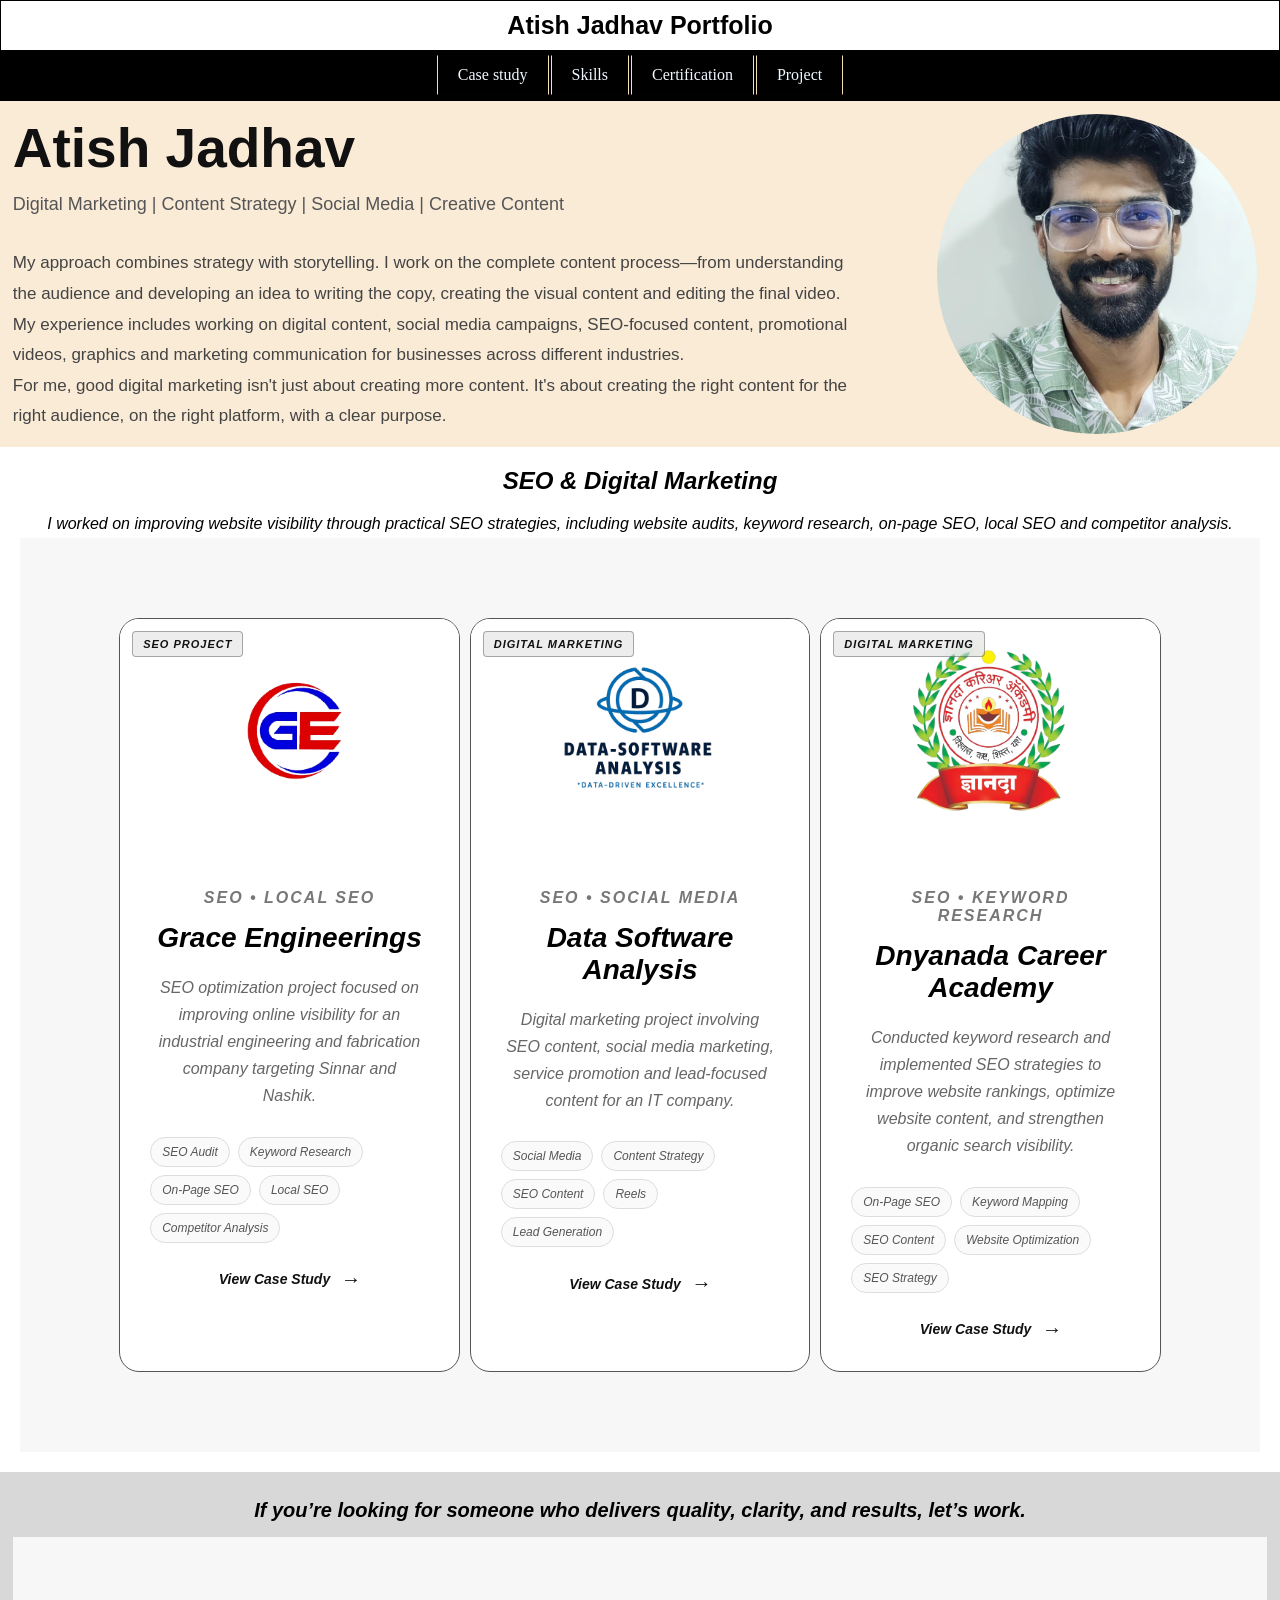
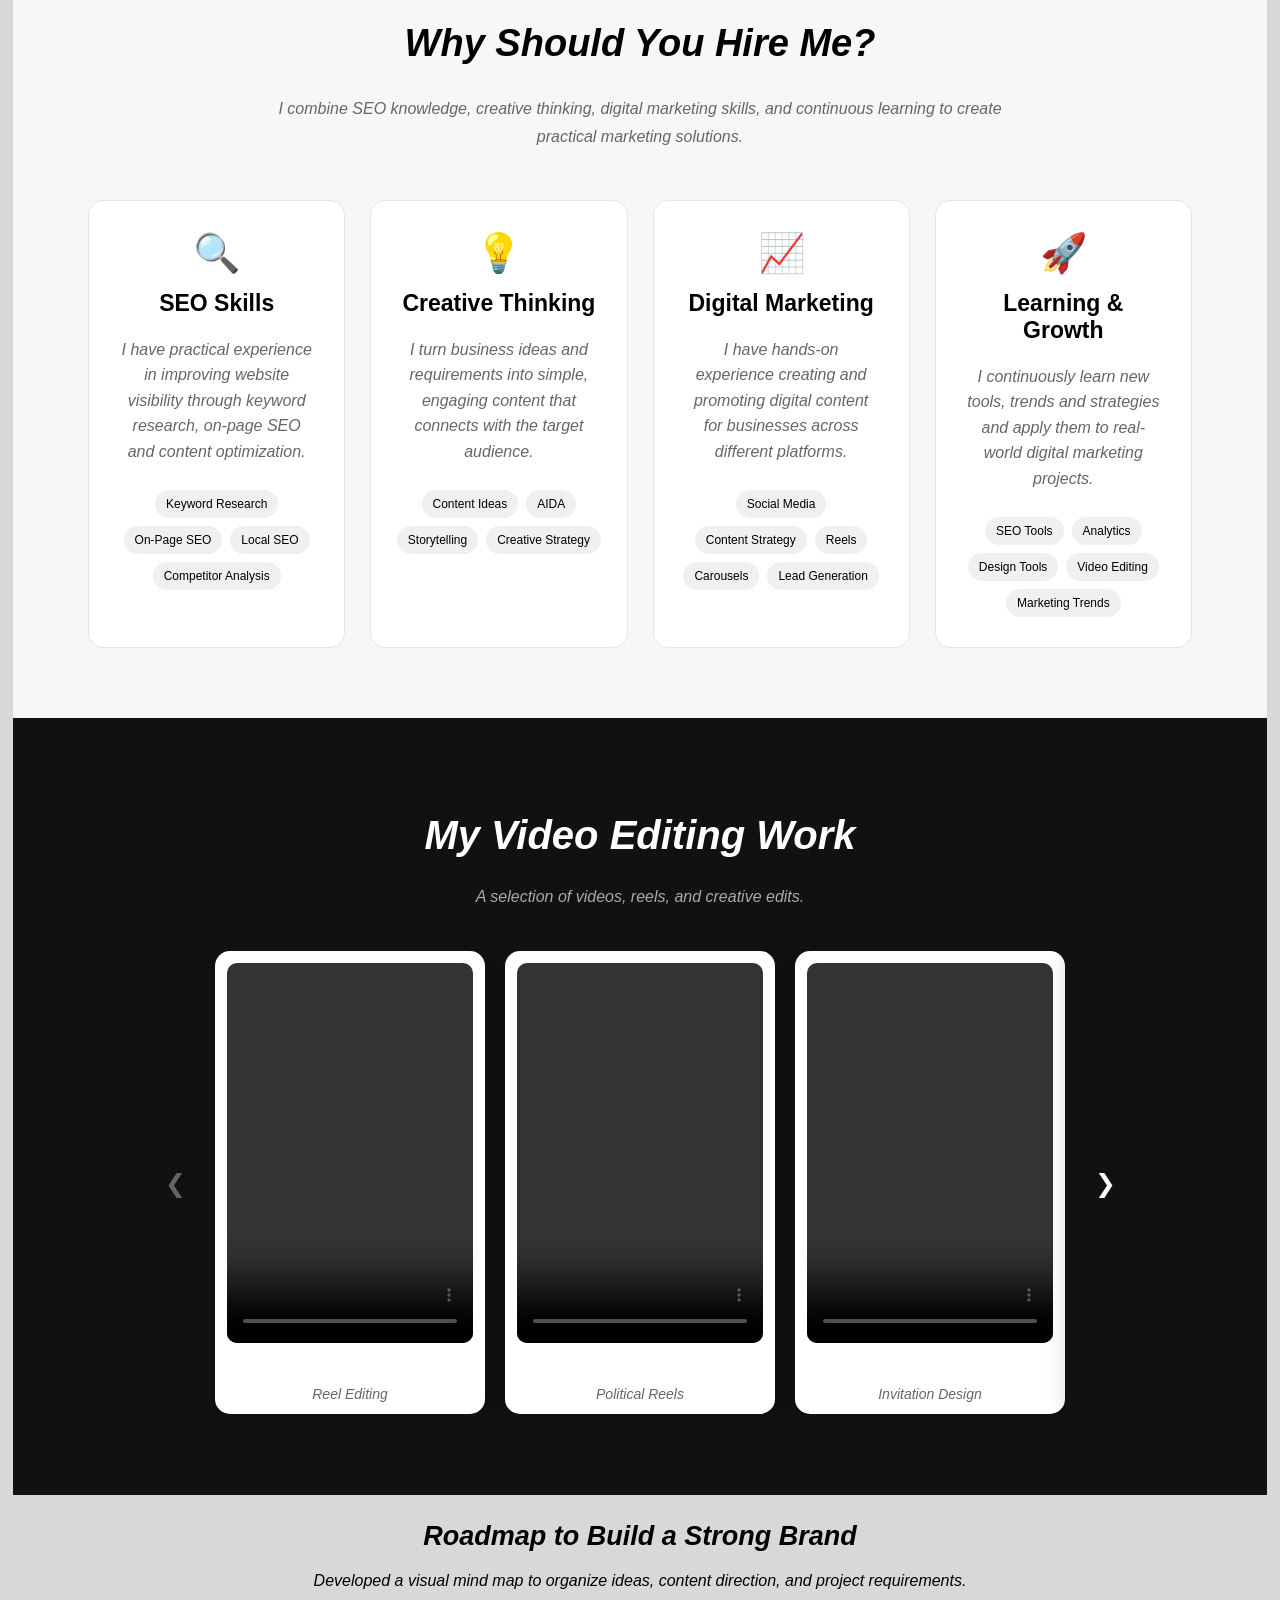
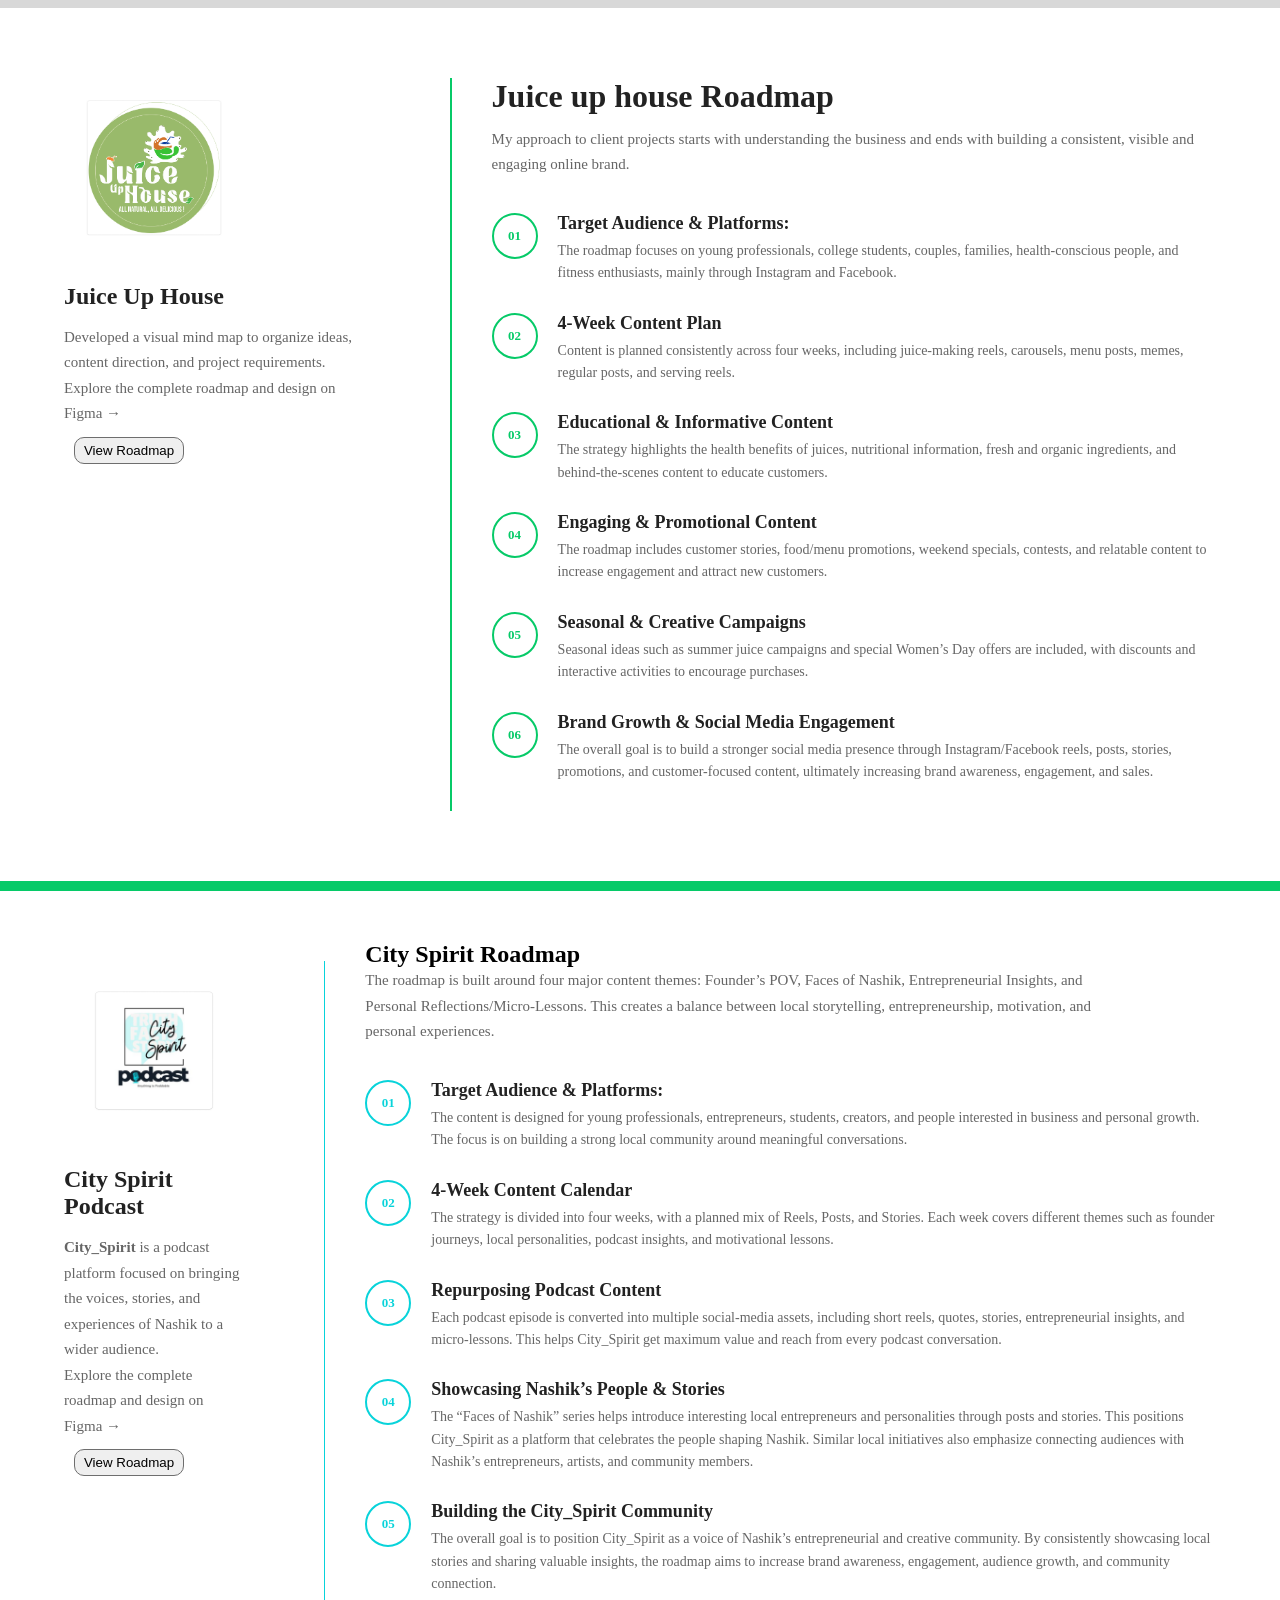
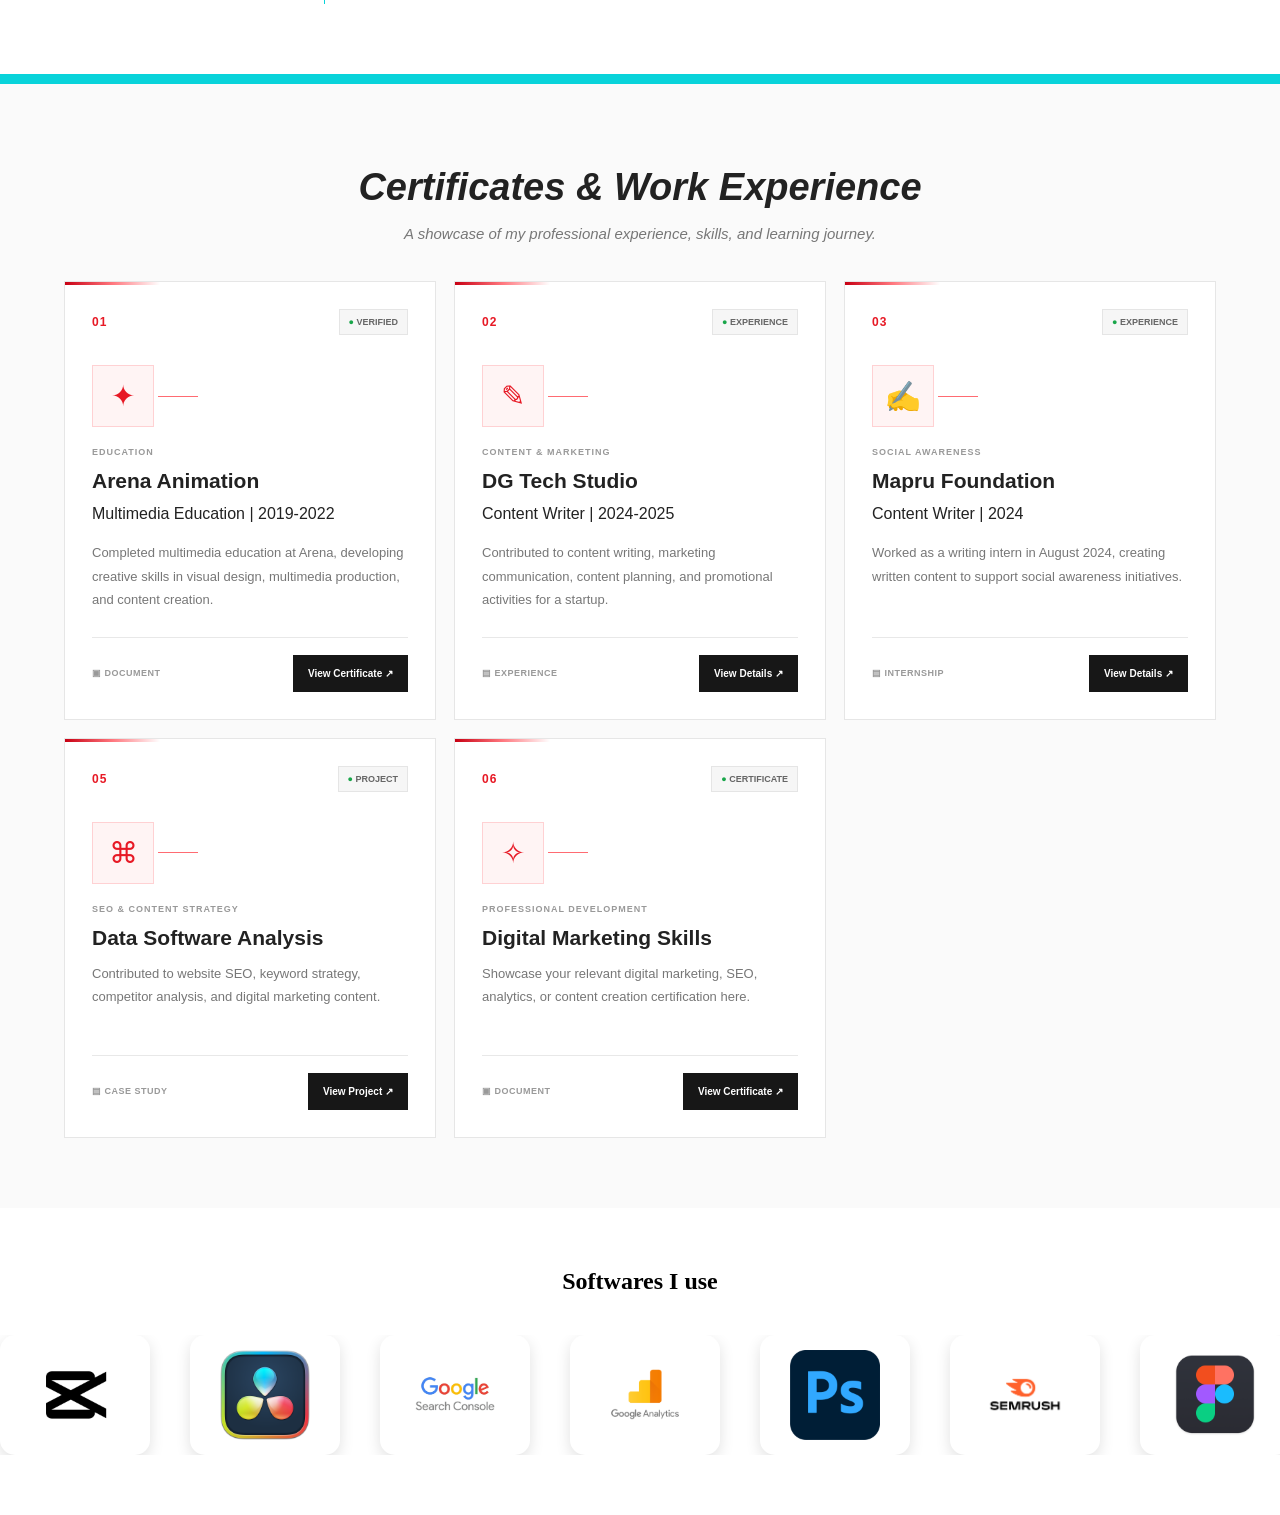
==== Index.html @ 7408c61d "Initial portfolio commit" ====
<!DOCTYPE html>
<html lang="en">
    <head>
        <meta charset="UTF-8">
        <meta name="viewport" content="width=device-width, initial-scale=1.0">
        <title>Atish Jadhav Portfolio</title>
        <meta name="description"
            content="Explore the portfolio of a Digital Marketing and SEO professional skilled in SEO, 
            social media marketing, keyword research, website optimization, and digital marketing strategies.">

        <meta name="Keyword" content="digital marketing professional Nashik
         SEO specialist Nashik
         SEO expert Nashik
         digital marketing portfolio Nashik
         SEO portfolio Nashik
         digital marketing services Nashik
         SEO services Nashik
         digital marketing jobs Nashik
         SEO internship Nashik
         digital marketing internship Nashik">

        <link rel="stylesheet" href="Style.css">

    </head>
    <body>
        <header>
            <div class="contaner">
                <h3>Atish Jadhav Portfolio</h3>
                <nav class="Navbar">
                    <ul>
                        <li> <a href="#Case"> Case study </a></li>
                        <li> <a href="#skills">Skills</a></li>
                        <li> <a href="#Certificate"> Certification </a></li>
                        <li> <a href="#Roadmap"> Project </a></li>
                    </ul>
                </nav>
            </div>
        </header>
        <section class="first-section">
            <div class="box-main">
                <div class="firsthalf">
                    <div class="hero-heading">
                        <h1>Atish Jadhav</h1>
                        <p>Digital Marketing | Content Strategy | Social Media |
                            Creative Content</p>
                    </div>
                    <p class="small-text"> My approach combines strategy with
                        storytelling. I work on the complete content
                        process—from understanding the audience and developing
                        an idea to writing the copy, creating the visual content
                        and editing the final video. <br>

                        My experience includes working on digital content,
                        social media campaigns, SEO-focused content, promotional
                        videos, graphics and marketing communication for
                        businesses across different industries. <br>

                        For me, good digital marketing isn't just about creating
                        more content. It's about creating the right content for
                        the right audience, on the right platform, with a clear
                        purpose. </p>
                </div>
                <div class="secondhalf">
                    <img src="./Assets/Img/me.jpg"
                        alt="Profile picture">
                </div>
            </div>
        </section>

        <!-- Grace and Data software cards -->

        <section class="digital_marketing">
            <h2>
                SEO & Digital Marketing
            </h2>
            <p class="work-intro">
                I worked on improving website visibility through practical SEO
                strategies, including website audits, keyword research, on-page
                SEO, local SEO and competitor analysis.
            </p>

            <section class="projects-section" id="Case">

                <div class="project-container">

                    <!-- Grace Engineerings -->
                    <div class="project-card">

                        <div class="project-image grace-image"
                            style="width: 100%; height: 220px; background: #ffffff; position: relative; display: flex; align-items: center; justify-content: center; overflow: hidden;">

                            <span
                                style="position: absolute; top: 12px; left: 12px; z-index: 2; background: rgba(133, 132, 132, 0.15); color: rgb(17, 17, 17); padding: 6px 10px; font-size: 11px; font-weight: 600; letter-spacing: 1px; border-radius: 4px;">
                                SEO PROJECT
                            </span>

                            <img src="./Assets/Img/logo.webp"
                                alt="Grace Engineerings SEO Project"
                                style="width: 100%; max-width: 350px; height: 220px; object-fit: contain; display: block; margin: 0 auto; padding: 15px; box-sizing: border-box; position: relative; z-index: 1;">

                        </div>

                        <div class="project-content">

                            <p class="project-category">SEO • LOCAL SEO</p>

                            <h3>Grace Engineerings</h3>

                            <p class="project-description">
                                SEO optimization project focused on improving
                                online
                                visibility for an industrial engineering and
                                fabrication
                                company targeting Sinnar and Nashik.
                            </p>

                            <div class="project-skills">
                                <span>SEO Audit</span>
                                <span>Keyword Research</span>
                                <span>On-Page SEO</span>
                                <span>Local SEO</span>
                                <span>Competitor Analysis</span>
                            </div>

                            <a href="Graceengineering.html"
                                target="_blank"
                                class="project-btn">
                                View Case Study <span>→</span>
                            </a>

                        </div>

                    </div>

                    <!-- Data Software Analysis -->
                    <div class="project-card">

                        <div class="project-image data-image"
                            style="width: 100%; height: 220px; background: #ffffff; position: relative; display: flex; align-items: center; justify-content: center; overflow: hidden;">

                            <span
                                style="position: absolute; top: 12px; left: 12px; z-index: 2; background: rgba(133, 132, 132, 0.15); color: rgb(17, 17, 17); padding: 6px 10px; font-size: 11px; font-weight: 600; letter-spacing: 1px; border-radius: 4px;">
                                DIGITAL MARKETING
                            </span>

                            <img src="./Assets/Img/DSA logo.png"
                                alt="Data Software Analysis Logo"
                                style="width: 100%; max-width: 350px; height: 220px; object-fit: contain; display: block; margin: 0 auto; padding: 15px; box-sizing: border-box; position: relative; z-index: 1;">

                        </div>

                        <div class="project-content">

                            <p class="project-category">SEO • SOCIAL MEDIA</p>

                            <h3>Data Software Analysis</h3>

                            <p class="project-description">
                                Digital marketing project involving SEO content,
                                social media marketing, service promotion and
                                lead-focused content for an IT company.
                            </p>

                            <div class="project-skills">
                                <span>Social Media</span>
                                <span>Content Strategy</span>
                                <span>SEO Content</span>
                                <span>Reels</span>
                                <span>Lead Generation</span>
                            </div>

                            <a href="DataSoftwareAnalysis.html"
                                target="_blank"
                                class="project-btn">
                                View Case Study <span>→</span>
                            </a>

                        </div>

                    </div>

                    <!-- Dnyanada Career Academy -->
                    <div class="project-card">

                        <div class="project-image data-image"
                            style="width: 100%; height: 220px; background: #ffffff; position: relative; display: flex; align-items: center; justify-content: center; overflow: hidden;">

                            <span
                                style="position: absolute; top: 12px; left: 12px; z-index: 2; background: rgba(133, 132, 132, 0.15); color: rgb(17, 17, 17); padding: 6px 10px; font-size: 11px; font-weight: 600; letter-spacing: 1px; border-radius: 4px;">
                                DIGITAL MARKETING
                            </span>

                            <img src="./Assets/Img/Dnyanda career.png"
                                alt="Dnyanada Career Academy SEO Project"
                                style="width: 100%; max-width: 350px; height: 220px; object-fit: contain; display: block; margin: 0 auto; padding: 15px; box-sizing: border-box; position: relative; z-index: 1;">

                        </div>

                        <div class="project-content">

                            <p class="project-category">SEO • KEYWORD
                                RESEARCH</p>

                            <h3>Dnyanada Career Academy</h3>

                            <p class="project-description">
                                Conducted keyword research and implemented SEO
                                strategies
                                to improve website rankings, optimize website
                                content,
                                and strengthen organic search visibility.
                            </p>

                            <div class="project-skills">
                                <span>On-Page SEO</span>
                                <span>Keyword Mapping</span>
                                <span>SEO Content</span>
                                <span>Website Optimization</span>
                                <span>SEO Strategy</span>
                            </div>

                            <a href="Dnyandacareer.html"
                                target="_blank"
                                class="project-btn">
                                View Case Study <span>→</span>
                            </a>

                        </div>

                    </div>

                </div>

            </section>

        </section>

        <section class="work-sections">
            <h2>
                If you’re looking for someone who delivers quality, clarity, and
                results, let’s work.

            </h2>
            <!-- <p class="work-intro">
                I bring a combination of SEO, digital marketing, content
                creation and creative skills with practical project experience.
            </p> -->

            <section class="why-hire" id="skills">
                <div class="why-hire-header">
                    <h2>Why Should You Hire Me?</h2>
                    <p> I combine SEO knowledge,
                        creative thinking, digital marketing skills, and
                        continuous learning to create practical marketing
                        solutions. </p>
                </div>
                <div class="why-hire-container">
                    <!-- Card 1 -->
                    <div class="hire-card">
                        <div class="hire-icon">🔍</div>
                        <h3>SEO Skills</h3>
                        <p> I have practical experience in improving website
                            visibility through keyword research, on-page SEO and
                            content optimization. </p>
                        <div class="skills">
                            <span>Keyword Research</span>
                            <span>On-Page SEO</span>
                            <span>Local SEO</span>
                            <span>Competitor Analysis</span>
                        </div>
                    </div>
                    <!-- Card 2 --> <div class="hire-card">
                        <div class="hire-icon">💡</div>
                        <h3>Creative Thinking</h3>
                        <p> I turn business ideas and requirements into simple,
                            engaging content that
                            connects with the target audience. </p>
                        <div
                            class="skills">
                            <span>Content Ideas</span>
                            <span>AIDA</span> <span>Storytelling </span>
                            <span>Creative Strategy</span> </div> </div>
                    <!-- Card 3 --> <div class="hire-card"> <div
                            class="hire-icon">📈</div> <h3>Digital
                            Marketing</h3> <p> I have hands-on experience
                            creating and promoting digital content for
                            businesses across different platforms. </p> <div
                            class="skills"> <span>Social Media</span>
                            <span>Content Strategy</span> <span>Reels</span>
                            <span>Carousels</span> <span>Lead Generation</span>
                        </div> </div> <!-- Card 4 --> <div class="hire-card">
                        <div class="hire-icon">🚀</div> <h3>Learning &
                            Growth</h3> <p> I continuously learn new tools,
                            trends and strategies and apply them to real-world
                            digital marketing projects. </p> <div
                            class="skills"> <span>SEO Tools</span>
                            <span>Analytics</span> <span>Design Tools</span>
                            <span>Video Editing</span> <span>Marketing
                                Trends</span> </div> </div> </div> </section>

            <section class="video-portfolio">
                <h2>My Video Editing Work</h2>
                <p class="section-subtitle">
                    A selection of videos, reels, and creative edits.
                </p>

                <!-- For VIdeo  -->
                <!-- =========================
     VIDEO CAROUSEL
========================= -->

                <div class="atish-video-carousel">

                    <!-- LEFT ARROW -->
                    <button
                        type="button"
                        class="atish-video-arrow atish-video-left"
                        onclick="atishVideoSlide(-1)">
                        &#10094;
                    </button>

                    <!-- VIEW AREA -->
                    <div class="atish-video-viewport">

                        <!-- MOVING AREA -->
                        <div class="atish-video-track">

                            <!-- ================= SLIDE 1 ================= -->

                            <div class="atish-video-page">

                                <!-- VIDEO 1 -->
                                <div class="atish-video-card">

                                    <video controls>
                                        <source src="./Assets/Vid/V1.mp4"
                                            type="video/mp4">
                                    </video>

                                    <h3>Social Media Reel</h3>
                                    <p>Reel Editing</p>

                                </div>

                                <!-- VIDEO 2 -->
                                <div class="atish-video-card">

                                    <video controls>
                                        <source
                                            src="./Assets/Vid/Politician Reel.mp4"
                                            type="video/quicktime">
                                    </video>

                                    <h3>Political Reels</h3>
                                    <p>Political Reels</p>

                                </div>

                                <!-- VIDEO 3 -->
                                <div class="atish-video-card">

                                    <video controls>
                                        <source
                                            src="./Assets/Vid/Wedding Reel.mp4"
                                            type="video/mp4">
                                    </video>

                                    <h3>Wedding Invitation Reel</h3>
                                    <p>Invitation Design</p>

                                </div>

                            </div>

                            <!-- ================= SLIDE 2 ================= -->

                            <div class="atish-video-page">

                                <!-- VIDEO 4 -->
                                <div class="atish-video-card">

                                    <video controls>
                                        <source
                                            src="./Assets/Vid/Final Year Reel.mp4"
                                            type="video/mp4">
                                    </video>

                                    <h3>Promotional Reel</h3>
                                    <p>For Services</p>

                                </div>

                                <!-- VIDEO 5 -->
                                <div class="atish-video-card">

                                    <video controls>
                                        <source src="./Assets/Vid/V2.mp4"
                                            type="video/mp4">
                                    </video>

                                    <h3>Promotional Reel</h3>
                                    <p>Instagram Quote reel</p>

                                </div>

                                <!-- VIDEO 6 -->
                                <div class="atish-video-card">

                                    <video controls>
                                        <source src="./Assets/Vid/Intro.mp4"
                                            type="video/mp4">
                                    </video>

                                    <h3>Promotional Reel</h3>
                                    <p>Client Intro</p>

                                </div>

                            </div>

                        </div>

                    </div>

                    <!-- RIGHT ARROW -->
                    <button
                        type="button"
                        class="atish-video-arrow atish-video-right"
                        onclick="atishVideoSlide(1)">
                        &#10095;
                    </button>

                </div>

                <!-- =========================
     CSS
========================= -->

                <style>

/* =================================
   MAIN CAROUSEL
================================= */

.atish-video-carousel {

     width: 95% !important;

    max-width: 1000px !important;

    margin: 1px auto !important;

    padding: 0 10px !important;

    box-sizing: border-box !important;

    display: flex !important;

    align-items: center !important;

    gap: 15px !important;
}


/* =================================
   VIEWPORT
================================= */

.atish-video-viewport {

    width: 100% !important;

    flex: 1 1 auto !important;

    min-width: 0 !important;

    overflow: hidden !important;

    position: relative !important;

}


/* =================================
   TRACK
================================= */

.atish-video-track {

    display: flex !important;

    width: 100% !important;

    transition: transform 0.7s ease-in-out !important;

}


/* =================================
   EACH PAGE
================================= */

.atish-video-page {

    flex: 0 0 100% !important;

    width: 100% !important;

    min-width: 100% !important;

    box-sizing: border-box !important;

    display: flex !important;

    gap: 20px !important;

}


/* =================================
   VIDEO CARD
================================= */

.atish-video-card {
    flex: 1 1 0 !important;

    min-width: 0 !important;

    box-sizing: border-box !important;

    padding: 12px !important;

    background: #ffffff !important;

    border-radius: 15px !important;

    overflow: hidden !important;

    box-shadow: 0 5px 20px rgba(0,0,0,0.15) !important;

}


/* =================================
   VIDEO
================================= */

.atish-video-card video {

    display: block !important;

    width: 100% !important;

    height: 380px !important;

    object-fit: cover !important;

    border-radius: 10px !important;

}


/* =================================
   TITLE
================================= */

.atish-video-card h3 {

    margin: 14px 0 5px !important;

    padding: 0 !important;

    font-size: 19px !important;

    line-height: 1.3 !important;

}


/* =================================
   DESCRIPTION
================================= */

.atish-video-card p {

    margin: 0 !important;

    padding: 0 !important;

    font-size: 14px !important;

    color: #666 !important;

}


/* =================================
   ARROWS
================================= */

.atish-video-arrow {

    flex: 0 0 50px !important;

    width: 50px !important;

    height: 50px !important;

    padding: 0 !important;

    margin: 0 !important;

    border: none !important;

    border-radius: 50% !important;

    background: #111 !important;

    color: white !important;

    font-size: 25px !important;

    line-height: 50px !important;

    text-align: center !important;

    cursor: pointer !important;

    z-index: 999 !important;

    display: flex !important;

    align-items: center !important;

    justify-content: center !important;

}


.atish-video-arrow:hover {

    background: #333 !important;

    transform: scale(1.08);

}


.atish-video-arrow:disabled {

    opacity: 0.35 !important;

    cursor: default !important;

    transform: none !important;

}


/* =================================
   TABLET
================================= */

@media (max-width: 900px) {

    .atish-video-card video {

        height: 320px !important;

    }

}


/* =================================
   MOBILE
================================= */

@media (max-width: 600px) {

    .atish-video-carousel {

        padding: 0 5px !important;

        gap: 7px !important;

    }


    .atish-video-page {

        gap: 0 !important;

    }


    .atish-video-card {

        flex: 0 0 100% !important;

        width: 100% !important;

    }


    .atish-video-card video {

        height: 400px !important;

    }


    .atish-video-arrow {

        flex: 0 0 38px !important;

        width: 38px !important;

        height: 38px !important;

        font-size: 18px !important;

    }

}

</style>

                <!-- =========================
     JAVASCRIPT
========================= -->

                <script>

let atishCurrentSlide = 0;


function atishVideoSlide(direction) {

    const track =
        document.querySelector(
            ".atish-video-track"
        );

    const pages =
        document.querySelectorAll(
            ".atish-video-page"
        );

    const leftButton =
        document.querySelector(
            ".atish-video-left"
        );

    const rightButton =
        document.querySelector(
            ".atish-video-right"
        );


    if (!track || pages.length === 0) {

        return;

    }


    /* MOVE */

    atishCurrentSlide += direction;


    /* STOP AT FIRST SLIDE */

    if (atishCurrentSlide < 0) {

        atishCurrentSlide = 0;

    }


    /* STOP AT LAST SLIDE */

    if (atishCurrentSlide >= pages.length) {

        atishCurrentSlide =
            pages.length - 1;

    }


    /* ANIMATE */

    track.style.transform =
        "translateX(-" +
        (atishCurrentSlide * 100) +
        "%)";


    /* BUTTONS */

    leftButton.disabled =
        atishCurrentSlide === 0;


    rightButton.disabled =
        atishCurrentSlide === pages.length - 1;

}


/* INITIAL BUTTON STATE */

window.addEventListener("load", function() {

    const leftButton =
        document.querySelector(
            ".atish-video-left"
        );

    const rightButton =
        document.querySelector(
            ".atish-video-right"
        );


    if (leftButton) {

        leftButton.disabled = true;

    }


    if (rightButton) {

        rightButton.disabled = false;

    }

});

</script>
            </section>
        </section>

        <!-- Juice up roadmap -->
        <section class="Roadmap-title" id="Roadmap">
            <div class="roadmap-title">
                <h2>Roadmap to Build a Strong Brand</h2>
                <p>
                    Developed a visual mind map to organize ideas, content
                    direction,
                    and project requirements.
                </p>
            </div>
        </section>

        <section class="Roadmaps">

            <!-- LEFT SIDE -->
            <div class="roadmap-left">

                <div class="roadmap-logo">
                    <img src="./Assets/Img/juice_up_house.png"
                        alt="Juice Up House">
                </div>

                <h3>Juice Up House </h3>

                <p>
                    Developed a visual mind map to organize ideas,
                    content direction, and project requirements.
                </p>
                <p>
                    Explore the complete roadmap and design on Figma →
                    <br>
                    <button class="btn">
                        <a
                            href="https://www.figma.com/board/KdElE1V3QDeSPX3DvlkLCj/juice_up_house?node-id=0-1&t=uP4lQS84PJYVEih7-1"
                            target="_blank"> View Roadmap </a>
                    </button>
                </p>

            </div>

            <!-- VERTICAL LINE -->
            <div class="roadmap-line"></div>

            <!-- RIGHT SIDE -->
            <div class="roadmap-right">

                <h2>Juice up house Roadmap</h2>

                <p class="roadmap-intro">
                    My approach to client projects starts with understanding
                    the business and ends with building a consistent,
                    visible and engaging online brand.
                </p>

                <div class="roadmap-step">
                    <span>01</span>
                    <div>
                        <h4>Target Audience & Platforms:</h4>
                        <p>
                            The roadmap focuses on young professionals, college
                            students, couples, families, health-conscious
                            people, and fitness enthusiasts, mainly through
                            Instagram and Facebook.
                        </p>
                    </div>
                </div>

                <div class="roadmap-step">
                    <span>02</span>
                    <div>
                        <h4>4-Week Content Plan</h4>
                        <p>
                            Content is planned consistently across four weeks,
                            including juice-making reels, carousels, menu posts,
                            memes, regular posts, and serving reels.
                        </p>
                    </div>
                </div>

                <div class="roadmap-step">
                    <span>03</span>
                    <div>
                        <h4>Educational & Informative Content</h4>
                        <p>
                            The strategy highlights the health benefits of
                            juices, nutritional information, fresh and organic
                            ingredients, and behind-the-scenes content to
                            educate customers.
                        </p>
                    </div>
                </div>

                <div class="roadmap-step">
                    <span>04</span>
                    <div>
                        <h4>Engaging & Promotional Content</h4>
                        <p>
                            The roadmap includes customer stories, food/menu
                            promotions, weekend specials, contests, and
                            relatable content to increase engagement and attract
                            new customers.
                        </p>
                    </div>
                </div>

                <div class="roadmap-step">
                    <span>05</span>
                    <div>
                        <h4>Seasonal & Creative Campaigns</h4>
                        <p>
                            Seasonal ideas such as summer juice campaigns and
                            special Women’s Day offers are included, with
                            discounts and interactive activities to encourage
                            purchases.
                        </p>
                    </div>
                </div>

                <div class="roadmap-step">
                    <span>06</span>
                    <div>
                        <h4>Brand Growth & Social Media Engagement</h4>
                        <p>
                            The overall goal is to build a stronger social media
                            presence through Instagram/Facebook reels, posts,
                            stories, promotions, and customer-focused content,
                            ultimately increasing brand awareness, engagement,
                            and sales.
                        </p>
                    </div>
                </div>

            </div>

        </section>

        <!-- City-Spirit -->

        <section class="Roadmaps2">

            <!-- LEFT SIDE -->
            <div class="roadmap-left">

                <div class="roadmap-logo">
                    <img src="./Assets/Img/City Spirit Nashik.png"
                        alt="CitySpirit">
                </div>

                <h3> City Spirit Podcast </h3>

                <p>
                    <strong> City_Spirit </strong> is a podcast platform focused
                    on bringing the voices, stories, and experiences of Nashik to a wider
                    audience. 
                </p>
                <p>
                    Explore the complete roadmap and design on Figma →
                    <br>
                    <button class="btn">
                        <a
                            href="https://www.figma.com/board/IgNZ3HhRNdly861F5tGGuj/City-Spirit-Nashik?node-id=0-1&t=fTPoWtdGSrrtFjN8-1"
                            target="_blank"> View Roadmap </a>
                    </button>
                </p>

            </div>

            <!-- VERTICAL LINE -->
            <div class="roadmap-line2"></div>

            <!-- RIGHT SIDE -->
            <div class="roadmap-right2">

                <h2>City Spirit Roadmap</h2>

                <p class="roadmap-intro">
                    The roadmap is built around four major content themes:
                    Founder’s POV, Faces of Nashik, Entrepreneurial Insights,
                    and Personal Reflections/Micro-Lessons. This creates a
                    balance between local storytelling, entrepreneurship,
                    motivation, and personal experiences.
                </p>

                <div class="roadmap-step2">
                    <span>01</span>
                    <div>
                        <h4>Target Audience & Platforms:</h4>
                        <p>
                            The content is designed for young professionals,
                            entrepreneurs, students, creators, and people
                            interested in business and personal growth. The
                            focus is on building a strong local community around
                            meaningful conversations.
                        </p>
                    </div>
                </div>

                <div class="roadmap-step2">
                    <span>02</span>
                    <div>
                        <h4>4-Week Content Calendar</h4>
                        <p>
                            The strategy is divided into four weeks, with a
                            planned mix of Reels, Posts, and Stories. Each week
                            covers different themes such as founder journeys,
                            local personalities, podcast insights, and
                            motivational lessons.
                        </p>
                    </div>
                </div>

                <div class="roadmap-step2">
                    <span>03</span>
                    <div>
                        <h4>Repurposing Podcast Content</h4>
                        <p>
                            Each podcast episode is converted into multiple
                            social-media assets, including short reels, quotes,
                            stories, entrepreneurial insights, and
                            micro-lessons. This helps City_Spirit get maximum
                            value and reach from every podcast conversation.
                        </p>
                    </div>
                </div>

                <div class="roadmap-step2">
                    <span>04</span>
                    <div>
                        <h4>Showcasing Nashik’s People & Stories</h4>
                        <p>
                            The “Faces of Nashik” series helps introduce
                            interesting local entrepreneurs and personalities
                            through posts and stories. This positions
                            City_Spirit as a platform that celebrates the people
                            shaping Nashik. Similar local initiatives also
                            emphasize connecting audiences with Nashik’s
                            entrepreneurs, artists, and community members.
                        </p>
                    </div>
                </div>

                <div class="roadmap-step2">
                    <span>05</span>
                    <div>
                        <h4>Building the City_Spirit Community</h4>
                        <p>
                            The overall goal is to position City_Spirit as a
                            voice of Nashik’s entrepreneurial and creative
                            community. By consistently showcasing local stories
                            and sharing valuable insights, the roadmap aims to
                            increase brand awareness, engagement, audience
                            growth, and community connection.
                        </p>
                    </div>
                </div>

            </div>

        </section>

        <!-- Certificate -->

        <section class="credentials-section" id="Certificate">

            <div class="credentials-header">
                <h2>Certificates & Work Experience</h2>
                <p>A showcase of my professional experience, skills, and
                    learning journey.</p>
            </div>

            <div class="credentials-grid">

                <!-- CARD 01: CERTIFICATE -->
                <article class="credential-card">
                    <div class="credential-top">
                        <span class="credential-number">01</span>
                        <span class="verified-badge">● VERIFIED</span>
                    </div>

                    <div class="credential-icon">✦</div>

                    <span class="credential-category">EDUCATION</span>
                    <h3>Arena Animation</h3>
                    <span> Multimedia Education | 2019-2022</span> <br>

                    <p class="credential-description">
                        Completed multimedia education at Arena, developing
                        creative
                        skills in visual design, multimedia production, and
                        content creation.
                    </p>

                    <div class="credential-footer">
                        <span class="file-label">▣ DOCUMENT</span>
                        <a href="./Assets/Img/Arena Certificate (1).PNG"
                            target="_blank" rel="noopener"
                            class="credential-button">
                            View Certificate ↗
                        </a>
                    </div>
                </article>

                <!-- CARD 02: WORK EXPERIENCE -->
                <article class="credential-card">
                    <div class="credential-top">
                        <span class="credential-number">02</span>
                        <span class="verified-badge">● EXPERIENCE</span>
                    </div>

                    <div class="credential-icon">✎</div>

                    <span class="credential-category">CONTENT & MARKETING</span>
                    <h3>DG Tech Studio</h3>
                    <span> Content Writer | 2024-2025</span> <br>

                    <p class="credential-description">
                        Contributed to content writing, marketing communication,
                        content planning, and promotional activities for a
                        startup.
                    </p>

                    <div class="credential-footer">
                        <span class="file-label">▤ EXPERIENCE</span>
                        <a
                            href="./Assets/Img/Atish Shyamrao Jadhav Exp. Letter (1)_page-0001.jpg"
                            target="_blank" rel="noopener"
                            class="credential-button">
                            View Details ↗
                        </a>
                    </div>
                </article>

                <!-- CARD 03: INTERNSHIP -->
                <article class="credential-card">
                    <div class="credential-top">
                        <span class="credential-number">03</span>
                        <span class="verified-badge">● EXPERIENCE</span>
                    </div>

                    <div class="credential-icon">✍</div>

                    <span class="credential-category">SOCIAL AWARENESS</span>
                    <h3>Mapru Foundation</h3>
                    <span> Content Writer | 2024 </span> <br>

                    <p class="credential-description">
                        Worked as a writing intern in August 2024, creating
                        written
                        content to support social awareness initiatives.
                    </p>

                    <div class="credential-footer">
                        <span class="file-label">▤ INTERNSHIP</span>
                        <a href="./Assets/Img/16.png"
                            target="_blank" rel="noopener"
                            class="credential-button">
                            View Details ↗
                        </a>
                    </div>
                </article>

                <!-- CARD 04: SEO PROJECT -->

                <article class="credential-card">
                    <div class="credential-top">
                        <span class="credential-number">05</span>
                        <span class="verified-badge">● PROJECT</span>
                    </div>

                    <div class="credential-icon">⌘</div>

                    <span class="credential-category">SEO & CONTENT
                        STRATEGY</span>
                    <h3>Data Software Analysis</h3>

                    <p class="credential-description">
                        Contributed to website SEO, keyword strategy, competitor
                        analysis, and digital marketing content.
                    </p>

                    <div class="credential-footer">
                        <span class="file-label">▤ CASE STUDY</span>
                        <a href="data-software-case-study.html"
                            class="credential-button">
                            View Project ↗
                        </a>
                    </div>
                </article>

                <!-- CARD 05: ADD YOUR CERTIFICATE -->
                <article class="credential-card">
                    <div class="credential-top">
                        <span class="credential-number">06</span>
                        <span class="verified-badge">● CERTIFICATE</span>
                    </div>

                    <div class="credential-icon">✧</div>

                    <span class="credential-category">PROFESSIONAL
                        DEVELOPMENT</span>
                    <h3>Digital Marketing Skills</h3>

                    <p class="credential-description">
                        Showcase your relevant digital marketing, SEO,
                        analytics,
                        or content creation certification here.
                    </p>

                    <div class="credential-footer">
                        <span class="file-label">▣ DOCUMENT</span>
                        <a href="certificates/digital-marketing.pdf"
                            target="_blank" rel="noopener"
                            class="credential-button">
                            View Certificate ↗
                        </a>
                    </div>
                </article>

            </div>
        </section>

        <!-- For Software logos -->

        <section class="softwares">

            <h2>Softwares I use</h2>

            <div class="software-carousel">

                <div class="software-track">

                    <!-- ORIGINAL LOGOS -->

                    <div class="software-card">
                        <img src="./Assets/Img/capcut.png" alt="CapCut">
                    </div>

                    <div class="software-card">
                        <img src="./Assets/Img/DaVinci_Resolve_Studio.png"
                            alt="DaVinci Resolve">
                    </div>

                    <div class="software-card">
                        <img src="./Assets/Img/Google Search Console.png"
                            alt="Google Search Console">
                    </div>

                    <div class="software-card">
                        <img src="./Assets/Img/Google_analytics.png"
                            alt="Google Analytics">
                    </div>

                    <div class="software-card">
                        <img src="./Assets/Img/Photoshop.png"
                            alt="Photoshop">
                    </div>

                    <div class="software-card">
                        <img src="./Assets/Img/Semrush.png" alt="Semrush">
                    </div>

                    <div class="software-card">
                        <img src="./Assets/Img/figma.png" alt="Figma">
                    </div>

                    <div class="software-card">
                        <img src="./Assets/Img/VS tool.png"
                            alt="Visual Studio">
                    </div>

                     <div class="software-card">
                        <img src="./Assets/Img/ef6c857e71d274da34f24e477c3792f8.jpg"
                            alt="Premier Pro">
                    </div>

                    <!-- DUPLICATE LOGOS -->

                    <div class="software-card">
                        <img src="./Assets/Img/capcut.png" alt="CapCut">
                    </div>

                    <div class="software-card">
                        <img src="./Assets/Img/DaVinci_Resolve_Studio.png"
                            alt="DaVinci Resolve">
                    </div>

                    <div class="software-card">
                        <img src="./Assets/Img/Google Search Console.png"
                            alt="Google Search Console">
                    </div>

                    <div class="software-card">
                        <img src="./Assets/Img/Google_analytics.png"
                            alt="Google Analytics">
                    </div>

                    <div class="software-card">
                        <img src="./Assets/Img/Photoshop.png"
                            alt="Photoshop">
                    </div>

                    <div class="software-card">
                        <img src="./Assets/Img/Semrush.png" alt="Semrush">
                    </div>

                    <div class="software-card">
                        <img src="./Assets/Img/figma.png" alt="Figma">
                    </div>

                    <div class="software-card">
                        <img src="./Assets/Img/VS tool.png"
                            alt="Visual Studio">
                    </div>

                     <div class="software-card">
                        <img src="./Assets/Img/ef6c857e71d274da34f24e477c3792f8.jpg"
                            alt="Premier Pro">
                    </div>
                </div>

            </div>

        </section>

    </body>
</html>
---- Style.css ----
* {
    margin: 0;
    padding: 0;
}

/* Navbar */
.contaner {
    border: 1px solid black;
    text-align: center;
    margin-top: auto;
}

.contaner h3 {
    text-align: center;
    font-size: 25px;
    font-family: 'Franklin Gothic Medium', 'Arial Narrow', Arial, sans-serif;
    padding: 10px 20px 10px;
}

.Navbar {
    background-color: black;
    border: 5px;

}

.Navbar ul {
    overflow: auto;
    margin: 0;
    padding: 0;
    display: flex;
    justify-content: center;
    align-items: center;
    list-style: none;



}

.Navbar li:hover {
    color: rgb(0, 0, 0);
    background-color: rgb(116, 116, 117);
    /* text-transform: uppercase; */
    transform: scale(1.1);

}


.Navbar li {

    /* float: left; */
    /* display: flex; */
    /* justify-content: center; */
    text-align: center;
    list-style: none;
    margin: 5px 1px;
    padding: 10px 20px 10px;
    background-color: black;
    border: 1px solid rgb(3, 3, 3);
    border-right: 1px solid wheat;
    border-left: 1px solid wheat;
}

.Navbar li a {
    color: aliceblue;
    text-decoration: none;
    display: inline-block;
    transition: all 0.3s ease;
}

/* for selection code  */
/* Hero Section */
.first {
    min-height: 20vh;
    display: flex;
    align-items: center;
    padding: 50px 2%;
}

.box-main {
    width: 100%;
    display: flex;
    align-items: center;
    justify-content: space-between;
    gap: 60px;
    font-family: 'Franklin Gothic Medium', 'Arial Narrow', Arial, sans-serif;
}

/* SEO & Digital Marketing */
.digital_marketing {
    padding: 10px;
    margin: 10px;
    text-align: center;
    font-family: 'Franklin Gothic Medium', 'Arial Narrow', Arial, sans-serif;
    font-size: 16px;
    font-style: italic;
}

.digital_marketing p {
    padding: 5px;
    margin-top: 15px;
    font-size: 18px;
    text-align: center;
    font-family: 'Franklin Gothic Medium', 'Arial Narrow', Arial, sans-serif;
    font-style: oblique;
    font-size: 16px
}

.work-sections h2{
font-size: 20px;
padding: 10px;
margin: 5px;
text-align: center;
font-style: italic;

}
/* Why Hire me */

.why-hire {
    width: 100%;
    padding: 70px 6%;
    background: #f7f7f7;
    box-sizing: border-box;
}

.why-hire-header {
    text-align: center;
    max-width: 750px;
    margin: 0 auto 45px;
}

.why-hire-header h2 {
    font-size: 38px;
    margin-bottom: 15px;
}

.why-hire-header p {
    font-size: 17px;
    line-height: 1.7;
    color: #666;
}

.why-hire-container {
    display: grid;
    grid-template-columns: repeat(4, 1fr);
    gap: 25px;
    max-width: 1300px;
    margin: auto;
}

.hire-card {
    background: white;
    padding: 30px 25px;
    border-radius: 15px;
    text-align: center;
    transition: 0.3s ease;
    border: 1px solid #e5e5e5;
}

.hire-card:hover {
    transform: translateY(-8px);
    box-shadow: 0 15px 35px rgba(0, 0, 0, 0.10);
}

.hire-icon {
    font-size: 38px;
    margin-bottom: 15px;
}

.hire-card h3 {
    font-size: 23px;
    margin-bottom: 12px;
}

.hire-card p {
    color: #666;
    line-height: 1.6;
    font-size: 15px;
    min-height: 95px;
}

.skills {
    display: flex;
    flex-wrap: wrap;
    justify-content: center;
    gap: 8px;
    margin-top: 20px;
}

.skills span {
    background: #f0f0f0;
    padding: 7px 11px;
    border-radius: 20px;
    font-size: 12px;
}

/* Tablet */
@media (max-width: 1000px) {
    .why-hire-container {
        grid-template-columns: repeat(2, 1fr);
    }
}

/* Mobile */
@media (max-width: 600px) {
    .why-hire {
        padding: 50px 5%;
    }

    .why-hire-header h2 {
        font-size: 30px;
    }

    .why-hire-container {
        grid-template-columns: 1fr;
    }

    .hire-card p {
        min-height: auto;
    }
}

/* =========================
   PROJECT SECTION
========================= */

.projects-section {
    width: 100%;
    padding: 80px 8%;
    background: #f7f7f7;
    box-sizing: border-box;
}


/* Heading */

.projects-heading h2 {
    font-size: 42px;
    margin: 0 0 15px;
    font-weight: 700;
}

.projects-heading>p:last-child {
    font-size: 16px;
    line-height: 1.7;
    color: #666;
}


/* =========================
   CARD CONTAINER
========================= */

.project-container {
     display: grid;
    grid-template-columns: repeat(3, 1fr);
    gap: 10px;
    max-width: 1300px;
    margin: auto;
}


/* =========================
   PROJECT CARD
========================= */

.project-card {
    background: #ffffff;
    border-radius: 20px;
    overflow: hidden;
    border: 1px solid #575656;

    transition: transform 0.35s ease,
        box-shadow 0.35s ease;
}

.project-card:hover {
    transform: translateY(-10px);

    box-shadow: 0 20px 45px rgba(0, 0, 0, 0.12);
}


/* =========================
   PROJECT IMAGE AREA
========================= */

.project-image {
    height: 250px;

    display: flex;
    align-items: flex-start;
    justify-content: flex-start;

    padding: 10px;

    box-sizing: border-box;

    position: relative;
    overflow: hidden;
}



/* Image category */

.project-image span {
    background: rgba(133, 132, 132, 0.15);

    border: 1px solid rgba(0, 0, 0, 0.3);

    color: rgb(17, 17, 17);

    padding: 8px 14px;

    border-radius: 30px;

    font-size: 11px;

    letter-spacing: 1.5px;

    font-weight: 700;

    backdrop-filter: blur(8px);
}


/* =========================
   CARD CONTENT
========================= */

.project-content {
    padding: 30px;
}

.project-category {
    font-size: 12px;

    letter-spacing: 2px;

    font-weight: 700;

    margin: 0 0 10px;

    color: #777;
}

.project-content h3 {
    font-size: 28px;

    margin: 0 0 12px;

    font-weight: 700;
}

.project-description {
    color: #666;

    font-size: 15px;

    line-height: 1.7;

    margin-bottom: 22px;
}


/* =========================
   SKILLS
========================= */

.project-skills {
    display: flex;

    flex-wrap: wrap;

    gap: 8px;

    margin-bottom: 25px;
}

.project-skills span {
    font-size: 12px;

    padding: 7px 11px;

    border: 1px solid #ddd;

    border-radius: 20px;

    color: #555;

    background: #fafafa;
}


/* =========================
   BUTTON
========================= */

.project-btn {
    display: inline-flex;

    align-items: center;

    gap: 10px;

    text-decoration: none;

    color: #111;

    font-weight: 700;

    font-size: 14px;

    transition: gap 0.3s ease;
}

.project-btn span {
    font-size: 20px;

    transition: transform 0.3s ease;
}

.project-btn:hover {
    gap: 15px;
}

.project-btn:hover span {
    transform: translateX(5px);
}


/* =========================
   RESPONSIVE
========================= */

@media (max-width: 800px) {

    .project-container {
        grid-template-columns: 1fr;
    }

    .projects-heading h2 {
        font-size: 34px;
    }

}


@media (max-width: 500px) {

    .projects-section {
        padding: 60px 5%;
    }

    .project-image {
        height: 200px;
    }

    .project-content {
        padding: 24px;
    }

    .project-content h3 {
        font-size: 24px;
    }

}

/* Left Side */
.firsthalf {
    width: 100%;
}

.hero-heading h1 {
    font-size: 55px;
    margin: 0;
    color: #111;
}

.hero-heading p {
    font-size: 18px;
    color: #555;
    margin-top: 10px;
    line-height: 1.6;
}

.small-text {
    font-size: 17px;
    line-height: 1.8;
    color: #444;
    margin-top: 30px;
}

/* Right Side */
.secondhalf {
    width: 40%;
    display: flex;
    justify-content: center;
    align-items: center;
}

.secondhalf img {
    width: 320px;
    height: 320px;
    object-fit: cover;
    justify-content: end;
    border-radius: 50%;
}

.first-section {
    padding: 1%;
    justify-content: center;
    margin: auto;
    background-color: antiquewhite;
}

/* Why should you hire me. */

.work-sections {
    padding: 1%;
    justify-content: center;
    margin: auto;
    text-align: left;
    font-size: 18px;
    font-family: 'Franklin Gothic Medium', 'Arial Narrow', Arial, sans-serif;
    background-color: rgb(216, 216, 216);
}

.work-sections p {
    padding: 5px;
    margin-top: 15px;
    font-size: 18px;
    font-family: 'Franklin Gothic Medium', 'Arial Narrow', Arial, sans-serif;
    font-style: oblique;
    font-size: 16px
}

/* for videos */
.video-portfolio {
    padding: 80px 8%;
    background: #111;
    color: white;
    text-align: center;
    overflow: hidden;
}

.video-portfolio h2 {
    font-size: 40px;
    margin-bottom: 10px;
}

.section-subtitle {
    color: #aaa;
    margin-bottom: 40px;
}

.video-slider {
    position: relative;
    max-width: 1100px;
    margin: auto;
    overflow: hidden;
}

.video-track {
    display: flex;
    gap: 25px;
    transition: transform 0.5s ease;
    text-align: center;
    overflow: hidden;
}

.video-card {
    min-width: 350px;
    background: #1c1c1c;
    border-radius: 15px;
    padding: 12px;
    box-sizing: border-box;
    /* text-align: left;
    overflow: hidden; */
}

.video-card video {
    width: 100%;
    height: 650px;
    object-fit: cover;
    border-radius: 10px;
    display: block;
}

.video-card h3 {
    margin: 15px 5px 5px;
    font-size: 20px;
    text-align: center;
}

.video-card p {
    margin: 0 5px 10px;
    color: #aaa;
    text-align: center;
}

.slider-btn {
    position: absolute;
    top: 50%;
    transform: translateY(-50%);

    width: 45px;
    height: 45px;

    border: none;
    border-radius: 50%;

    background: white;
    color: black;

    font-size: 20px;
    cursor: pointer;

    z-index: 100;
}

.prev {
    left: -60px;
}

.next {
    right: -60px;
}

.slider-btn:hover {
    transform: translateY(-50%) scale(1.1);
}

/* for logo images */
/* ================================
   SOFTWARE SECTION
================================ */

.softwares {

    width: 100%;

    padding: 60px 0;

    overflow: hidden;

}


/* HEADING */

.softwares h2 {

    text-align: center;

    margin-bottom: 40px;

}


/* ================================
   CAROUSEL
================================ */

.software-carousel {

    width: 100%;

    overflow: hidden;

}


/* ================================
   MOVING TRACK
================================ */

.software-track {

    display: flex;

    width: max-content;

    gap: 40px;

    animation: softwareMove 20s linear infinite;

}


/* ================================
   LOGO CARD
================================ */

.software-card {

    width: 150px;

    height: 120px;

    flex-shrink: 0;

    display: flex;

    align-items: center;

    justify-content: center;

    background: white;

    border-radius: 15px;

    box-shadow: 0 5px 15px rgba(0, 0, 0, 0.12);

}



/* LOGO */

.software-card img {

    width: 90px;

    height: 90px;

    object-fit: contain;

}

/* ================================
   INFINITE ANIMATION
================================ */

@keyframes softwareMove {

    from {

        transform: translateX(0);

    }

    to {

        transform: translateX(calc(-50% - 20px));

    }

}


/* ================================
   HOVER = PAUSE
================================ */

.software-card {
    transition: transform 0.3s ease;
}

.software-card:hover {
    transform: scale(1.15);
    z-index: 5;
}


/* ================================
   MOBILE
================================ */

@media (max-width: 600px) {

    .software-track {

        gap: 20px;

        animation-duration: 15s;

    }


    .software-card {

        width: 120px;

        height: 100px;

    }


    .software-card img {

        width: 70px;

        height: 70px;

    }
}

/* Grace Engineering  */
.Grace-hero h1 {
    text-align: top;
    padding: 15px;
    border: 2px solid rgb(114, 114, 114);
    display: flex;
    box-sizing: content-box;
    width: 100%;
    

}

.Grace-hero img {
    width: 450px;
    display: flex;
    padding: 20px;
    align-items: flex-start;
    border-right: 2px solid red;
}

.Grace-hero p {
    text-align: left;
    font-size: 18px;
    margin: 5px;
    padding: 15px;
}

.Grace-content {
    display: flex;
    align-items: center;
    padding-top: 5px;
    justify-content: center;
    background: white;
    border-bottom: 2px solid red;
}

.SEO-audit {
    width: 100%;
    display: grid;
    grid-template-columns: 1fr 1fr;
    gap: 50px;
    padding: 70px 7%;
    box-sizing: border-box;
    align-items: center;
}

/* LEFT TEXT */
.seo-text {
    width: 100%;
    box-sizing: border-box;
}

.seo-text h2 {
    font-size: 32px;
    margin: 0 0 10px;
}

.seo-text h3 {
    font-size: 24px;
    margin: 0 0 28px;
}

.seo-text p {
    font-size: 16px;
    line-height: 1.6;
    margin: 0 0 18px;
}

.seo-text strong {
    font-weight: 700;
}


/* RIGHT IMAGE */
.Grace-seo-img {
    width: 100%;
    display: flex;
    justify-content: center;
    align-items: center;
}

.Grace-seo-img img {
    width: 100%;
    height: auto;
    display: block;
    object-fit: contain;
}


/* MOBILE */
@media (max-width: 768px) {

    .SEO-audit {
        grid-template-columns: 1fr;
        padding: 40px 5%;
        gap: 40px;
    }

    .seo-text h2 {
        font-size: 27px;
    }

    .seo-text h3 {
        font-size: 21px;
    }

    .seo-text p {
        font-size: 15px;
    }

    .Grace-seo-img {
        order: 2;
    }
}

.btn:hover {
    color: #6d6b6b;
    background-color: #ffffff;
}

.btn {
    width: 110px;
    border: 1px solid rgb(110, 110, 110);
    border-radius: 10px;
    margin: 10px;
    padding: 5px;

}

.btn a {
    text-decoration: none;
    color: #000000;
}

/* Juice up house */

.Roadmap-title{
    display: flex;
    margin: 15px;
    padding: 10px;
    align-items: center;
}

.Roadmaps {
    width: 100%;
    display: flex;
    align-items: stretch;
    padding: 50px 5%;
    box-sizing: border-box;
    background: #fff;
    border-bottom: 10px solid #06ca68;
}


/* =========================
   LEFT SIDE
========================= */

.roadmap-left {
    width: 30%;
    padding: 20px 40px 20px 0;
    box-sizing: border-box;
}

.roadmap-logo img {
    width: 180px;
    height: 180px;
    object-fit: contain;
    display: block;
    margin-bottom: 25px;
}

.roadmap-left h3 {
    font-size: 24px;
    margin: 0 0 15px;
    color: #222;
}

.roadmap-left p {
    font-size: 15px;
    line-height: 1.7;
    color: #666;
    margin: 0;
}


/* =========================
   VERTICAL LINE
========================= */

.roadmap-line {
    width: 2px;
    background: #06ca68;
    margin: 20px 40px;
}


/* =========================
   RIGHT SIDE
========================= */

.roadmap-right {
    flex: 1;
    padding: 20px 0;
}

.roadmap-right h2 {
    font-size: 32px;
    margin: 0 0 12px;
    color: #222;
}

.roadmap-intro {
    max-width: 750px;
    color: #666;
    font-size: 15px;
    line-height: 1.7;
    margin-bottom: 35px;
}


/* =========================
   ROADMAP STEPS
========================= */

.roadmap-step {
    display: flex;
    gap: 20px;
    margin-bottom: 28px;
    align-items: flex-start;
}

.roadmap-step > span {
    min-width: 42px;
    height: 42px;
    border: 2px solid #06ca68;
    border-radius: 50%;
    display: flex;
    align-items: center;
    justify-content: center;
    font-size: 13px;
    font-weight: bold;
    color: #06ca68;
}

.roadmap-step h4 {
    margin: 0 0 6px;
    font-size: 18px;
    color: #222;
}

.roadmap-step p {
    margin: 0;
    color: #666;
    font-size: 14px;
    line-height: 1.6;
}


/* =========================
   MOBILE
========================= */

@media (max-width: 768px) {

    .Roadmaps {
        flex-direction: column;
        padding: 40px 20px;
    }

    .roadmap-left {
        width: 100%;
        padding: 0 0 30px;
    }

    .roadmap-line {
        width: 100%;
        height: 2px;
        margin: 10px 0 30px;
    }

    .roadmap-right {
        width: 100%;
    }

    .roadmap-logo img {
        width: 140px;
        height: 140px;
    }

    .roadmap-right h2 {
        font-size: 26px;
    }
}

.Roadmap-title{
     padding: 1%;
    justify-content: center;
    text-align: center;
    margin: auto;
    font-size: 18px;
    font-family: 'Franklin Gothic Medium', 'Arial Narrow', Arial, sans-serif;
    font-style: italic;
    background-color: rgb(216, 216, 216);
}

.Roadmap-title p{
    padding: 5px;
    margin-top: 15px;
    font-size: 18px;
    text-align: center;
    font-family: 'Franklin Gothic Medium', 'Arial Narrow', Arial, sans-serif;
    font-style: italic;
    font-size: 16px
}

/* Cityspirit */

.Roadmaps2 {
    width: 100%;
    display: flex;
    align-items: stretch;
    padding: 50px 5%;
    box-sizing: border-box;
    background: #fff;
    border-bottom: 10px solid #08d3da;
}


/* =========================
   LEFT SIDE
========================= */

.roadmap-left {
    width: 30%;
    padding: 20px 40px 20px 0;
    box-sizing: border-box;
}

.roadmap-logo img {
    width: 180px;
    height: 180px;
    object-fit: contain;
    display: block;
    margin-bottom: 25px;
}

.roadmap-left h3 {
    font-size: 24px;
    margin: 0 0 15px;
    color: #222;
}

.roadmap-left p {
    font-size: 15px;
    line-height: 1.7;
    color: #666;
    margin: 0;
}


/* =========================
   VERTICAL LINE
========================= */

.roadmap-line2 {
    width: 3px;
    background: #08d3da;
    margin: 20px 40px;
}


/* =========================
   RIGHT SIDE
========================= */

.roadmap-right {
    flex: 1;
    padding: 20px 0;
}

.roadmap-right h2 {
    font-size: 32px;
    margin: 0 0 12px;
    color: #222;
}

.roadmap-intro {
    max-width: 750px;
    color: #666;
    font-size: 15px;
    line-height: 1.7;
    margin-bottom: 35px;
}


/* =========================
   ROADMAP STEPS
========================= */

.roadmap-step2 {
    display: flex;
    gap: 20px;
    margin-bottom: 28px;
    align-items: flex-start;
}

.roadmap-step2 > span {
    min-width: 42px;
    height: 42px;
    border: 2px solid #08d3da;
    border-radius: 50%;
    display: flex;
    align-items: center;
    justify-content: center;
    font-size: 13px;
    font-weight: bold;
    color: #08d3da;
}

.roadmap-step2 h4 {
    margin: 0 0 6px;
    font-size: 18px;
    color: #222;
}

.roadmap-step2 p {
    margin: 0;
    color: #666;
    font-size: 14px;
    line-height: 1.6;
}


/* =========================
   MOBILE
========================= */

@media (max-width: 768px) {

    .Roadmaps {
        flex-direction: column;
        padding: 40px 20px;
    }

    .roadmap-left {
        width: 100%;
        padding: 0 0 30px;
    }

    .roadmap-line {
        width: 100%;
        height: 2px;
        margin: 10px 0 30px;
    }

    .roadmap-right {
        width: 100%;
    }

    .roadmap-logo img {
        width: 140px;
        height: 140px;
    }

    .roadmap-right h2 {
        font-size: 26px;
    }
}

.Roadmap-title{
     padding: 1%;
    justify-content: center;
    text-align: center;
    margin: auto;
    font-size: 18px;
    font-family: 'Franklin Gothic Medium', 'Arial Narrow', Arial, sans-serif;
    font-style: italic;
    background-color: rgb(216, 216, 216);
}

.Roadmap-title p{
    padding: 5px;
    margin-top: 15px;
    font-size: 18px;
    text-align: center;
    font-family: 'Franklin Gothic Medium', 'Arial Narrow', Arial, sans-serif;
    font-style: italic;
    font-size: 16px
}

/* Certificate and experinece */


/* ===== SECTION ===== */
.credentials-section {
    width: 100%;
    padding: 70px 5%;
    box-sizing: border-box;
    background-color: #fafafa;
    font-family: Arial, sans-serif;
    color: #222;
}

.credentials-header {
    margin-bottom: 35px;
    text-align: center;
    font-family: 'Franklin Gothic Medium', 'Arial Narrow', Arial, sans-serif;
    font-style: italic;
}

.section-tag {
    color: #3f3c3c;
    font-size: 11px;
    font-weight: 700;
    letter-spacing: 2px;
}

.credentials-header h2 {
    font-size: clamp(27px, 3vw, 38px);
    margin: 12px 0;
}

.credentials-header p {
    color: #777;
    font-size: 15px;
    line-height: 1.7;
    margin: 0;
}

/* ===== GRID ===== */
.credentials-grid {
    display: grid;
    grid-template-columns: repeat(3, minmax(0, 1fr));
    gap: 18px;
    width: 100%;
}

/* ===== CARD ===== */
.credential-card {
    position: relative;
    background: #fff;
    border: 1px solid #e6e6e6;
    padding: 27px;
    min-width: 0;
    box-sizing: border-box;
    display: flex;
    flex-direction: column;
    min-height: 400px;
    overflow: hidden;
    transition: transform 0.3s ease, box-shadow 0.3s ease;
}

/* Red top accent */
.credential-card::before {
    content: "";
    position: absolute;
    top: 0;
    left: 0;
    width: 95px;
    height: 3px;
    background: linear-gradient(to right, #c80013, #ff777e, transparent);
}

.credential-card:hover {
    transform: translateY(-5px);
    box-shadow: 0 12px 30px rgba(0, 0, 0, 0.07);
}

/* ===== TOP LABELS ===== */
.credential-top {
    display: flex;
    justify-content: space-between;
    align-items: center;
    gap: 10px;
    margin-bottom: 30px;
}

.credential-number {
    color: #e71925;
    font-size: 12px;
    font-weight: 800;
    letter-spacing: 1px;
}

.verified-badge {
    background: #f6f6f6;
    border: 1px solid #e5e5e5;
    color: #666;
    font-size: 9px;
    font-weight: 700;
    padding: 7px 9px;
    white-space: nowrap;
}

.verified-badge::first-letter {
    color: #19a64a;
}

/* ===== ICON ===== */
.credential-icon {
    width: 60px;
    height: 60px;
    display: flex;
    align-items: center;
    justify-content: center;
    background: #fff4f4;
    border: 1px solid #ffd1d3;
    color: #e71925;
    font-size: 29px;
    margin-bottom: 20px;
}

/* Short line beside icon */
.credential-icon::after {
    content: "";
    position: absolute;
    width: 40px;
    height: 1px;
    background: #ff6b72;
    margin-left: 110px;
}

/* ===== CONTENT ===== */
.credential-category {
    color: #999;
    font-size: 9px;
    font-weight: 800;
    letter-spacing: 1px;
    margin-bottom: 10px;
}

.credential-card h3 {
    font-size: 21px;
    line-height: 1.35;
    margin: 0 0 10px;
    overflow-wrap: anywhere;
}

.credential-description {
    color: #777;
    font-size: 13px;
    line-height: 1.8;
    margin: 0 0 25px;
}

/* ===== FOOTER ===== */
.credential-footer {
    display: flex;
    align-items: center;
    justify-content: space-between;
    flex-wrap: wrap;
    gap: 12px;
    border-top: 1px solid #e8e8e8;
    padding-top: 17px;
    margin-top: auto;
}

.file-label {
    color: #999;
    font-size: 9px;
    font-weight: 700;
    letter-spacing: 0.5px;
}

.credential-button {
    display: inline-block;
    background: #171717;
    color: #fff;
    padding: 13px 15px;
    text-decoration: none;
    font-size: 10px;
    font-weight: 700;
    transition: background 0.3s ease;
}

.credential-button:hover {
    background: #e71925;
}

/* ===== TABLET ===== */
@media (max-width: 1000px) {
    .credentials-grid {
        grid-template-columns: repeat(2, minmax(0, 1fr));
    }
}

/* ===== MOBILE ===== */
@media (max-width: 600px) {
    .credentials-section {
        padding: 45px 18px;
    }

    .credentials-grid {
        grid-template-columns: 1fr;
    }

    .credential-card {
        padding: 24px;
        min-height: 370px;
    }

    .credentials-header h2 {
        font-size: 28px;
    }
}
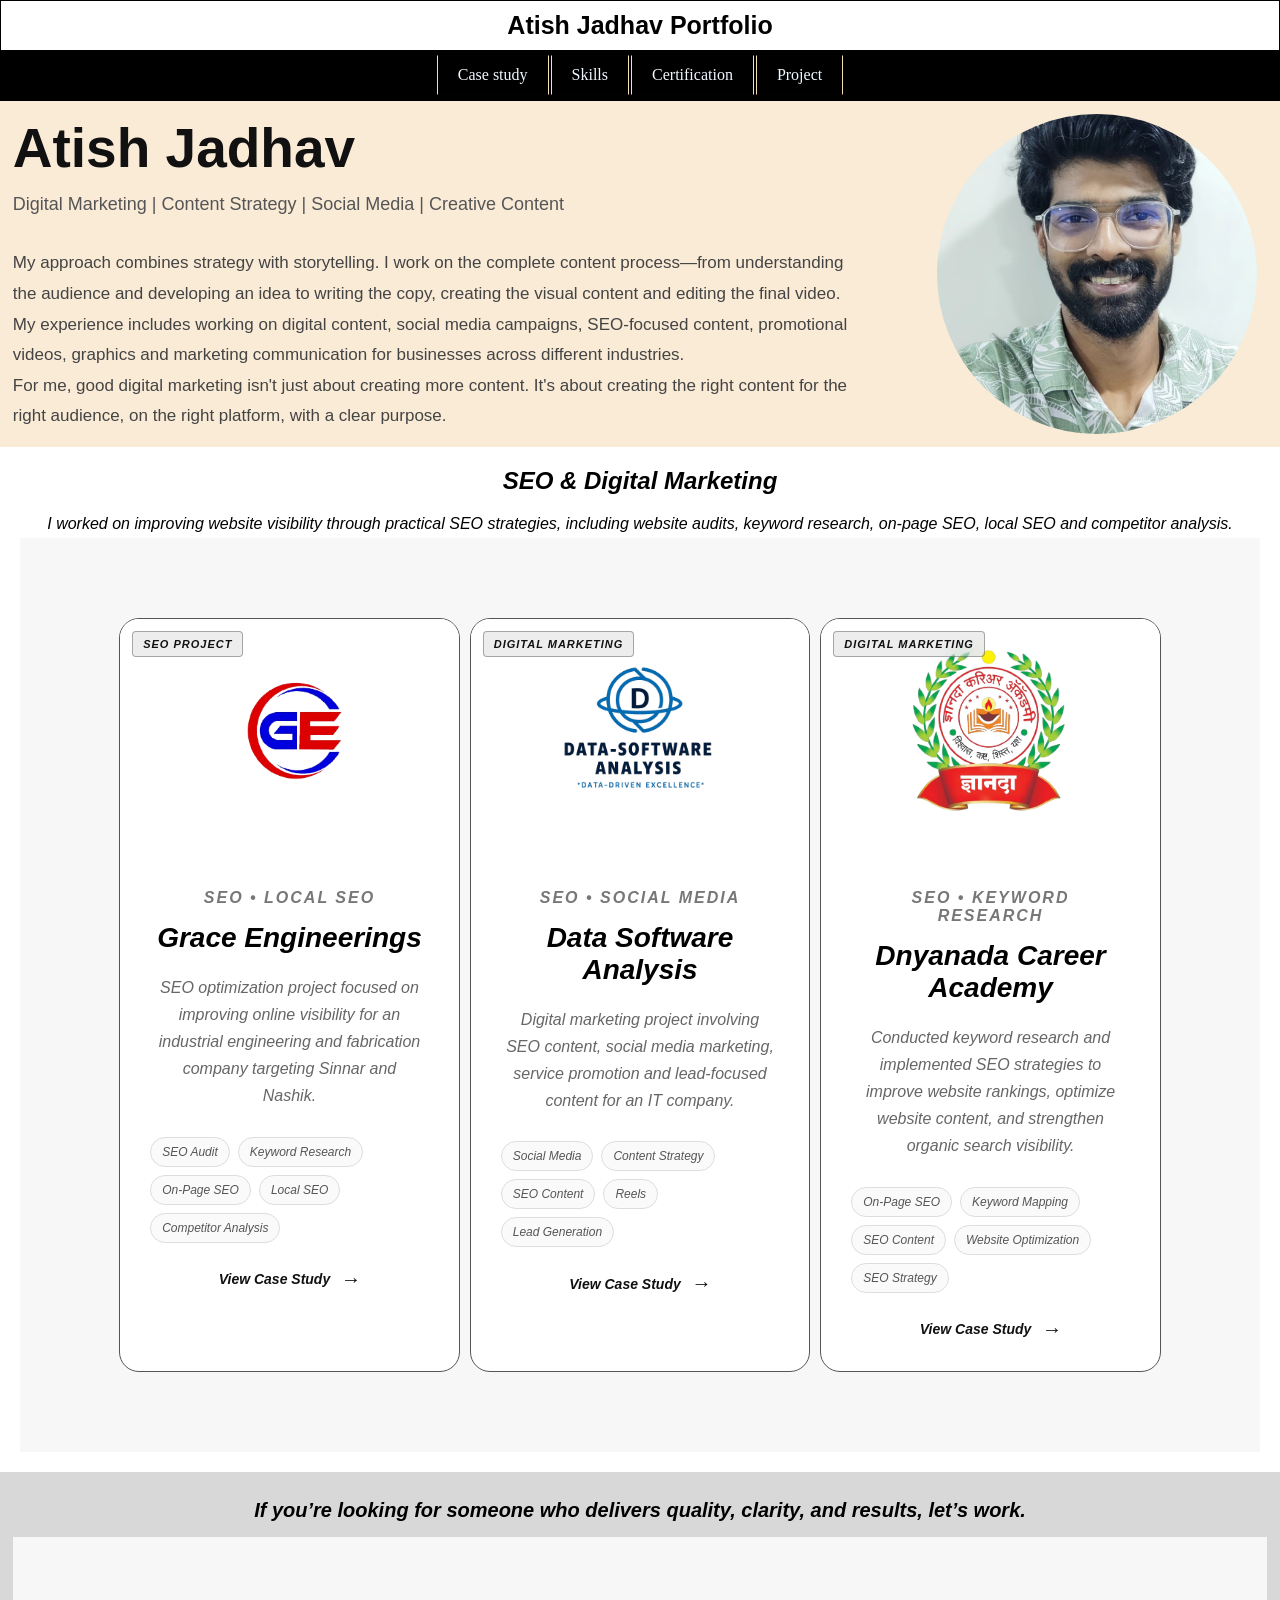
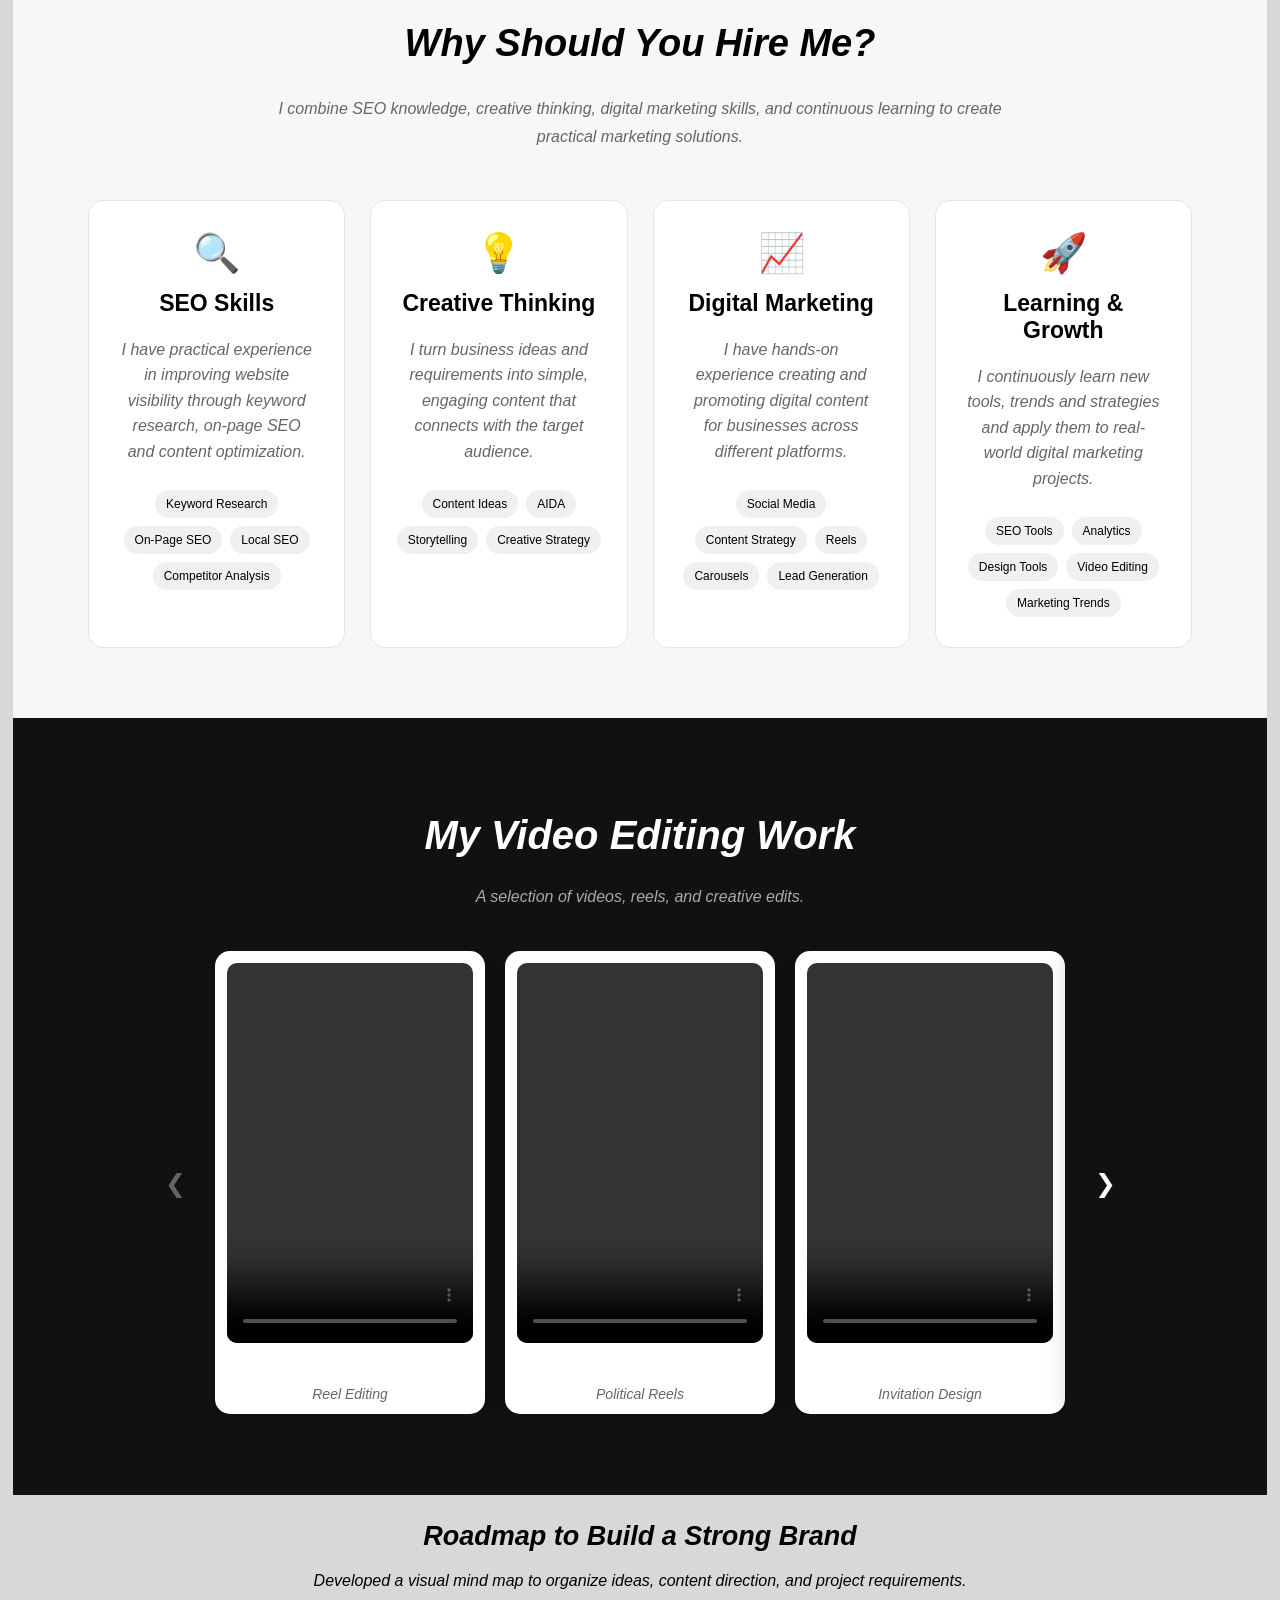
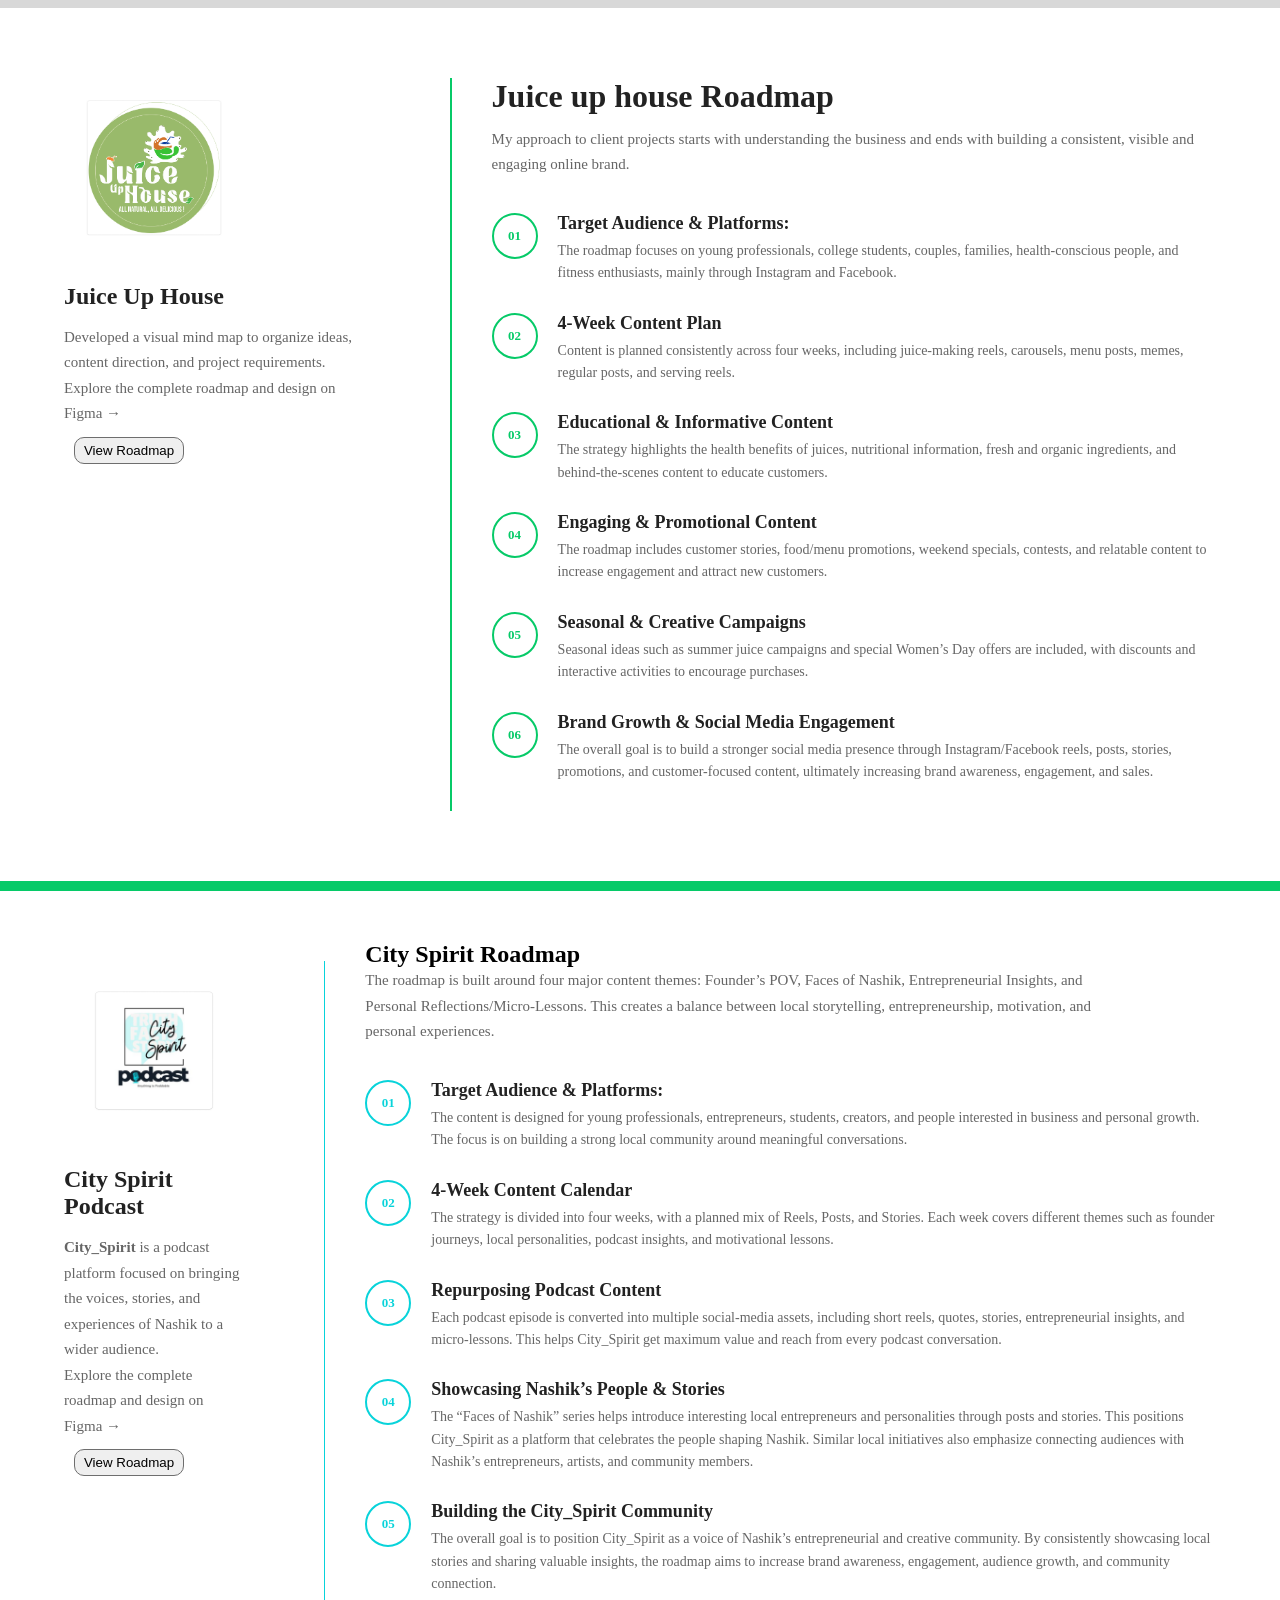
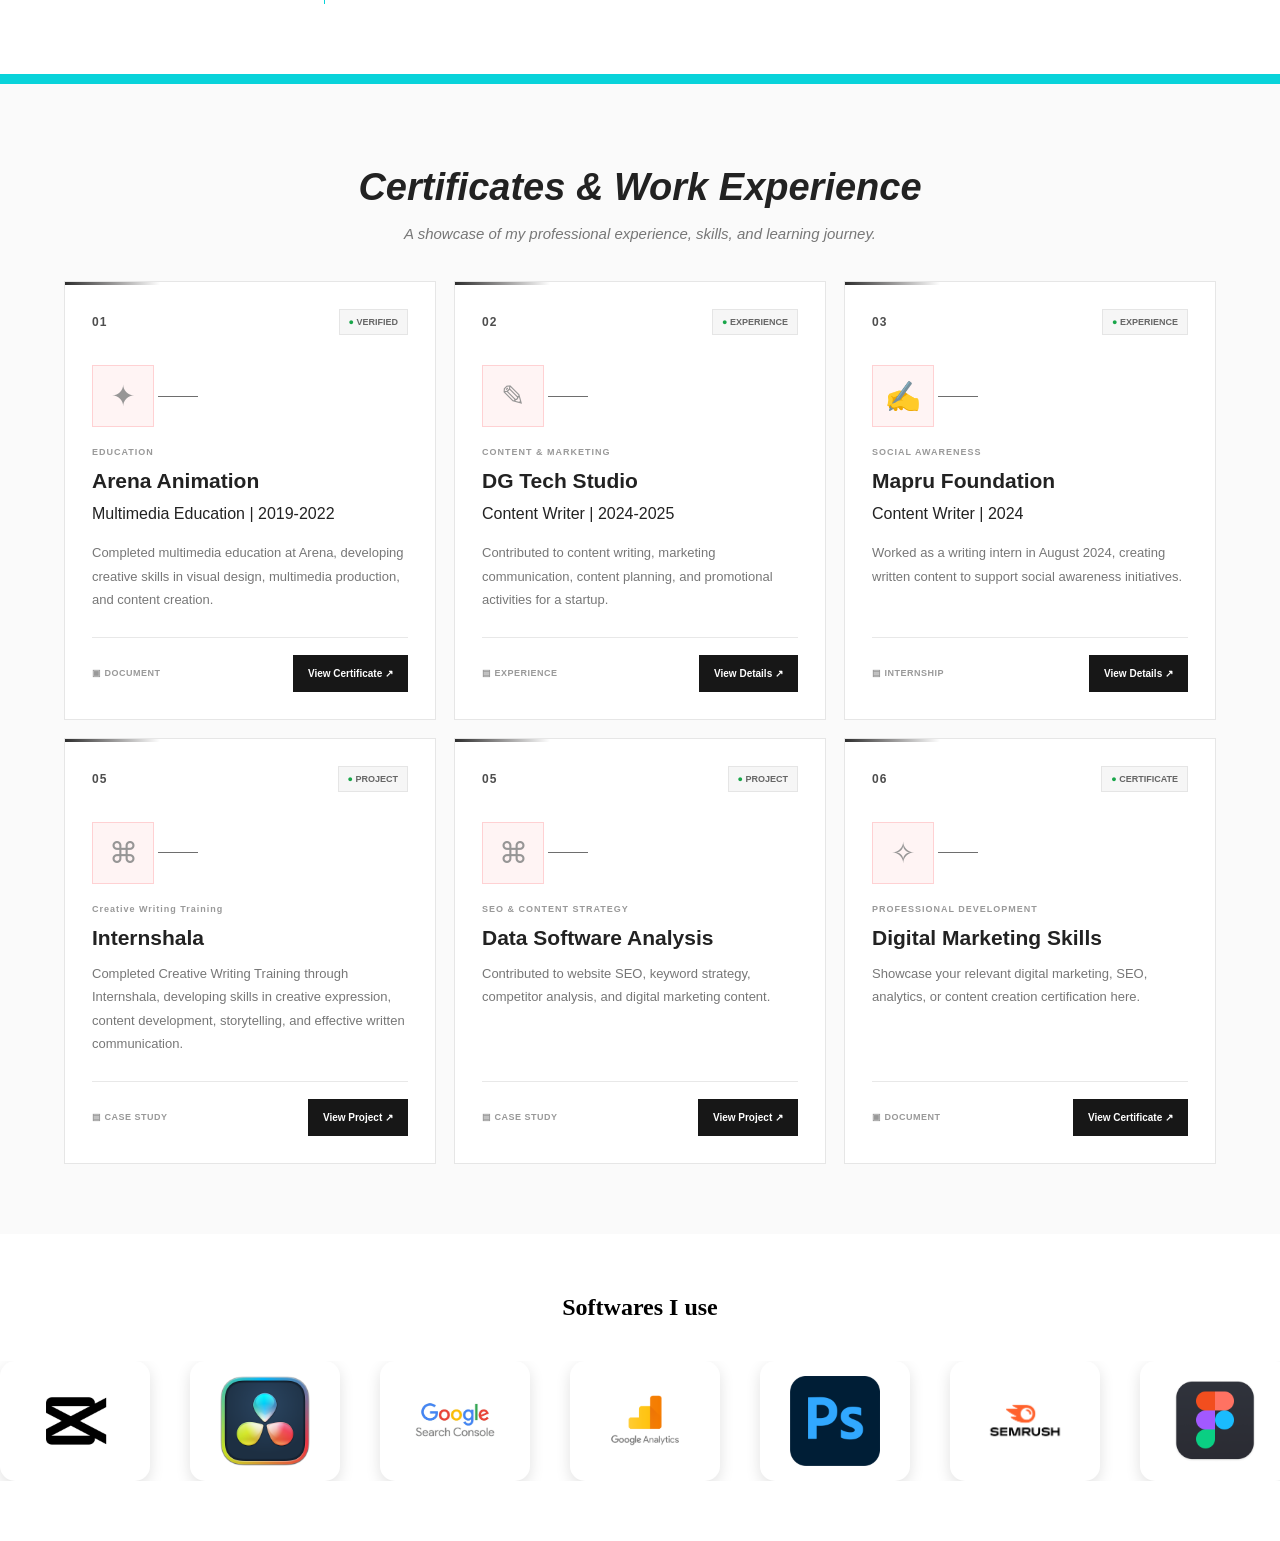
==== commit 027c5e45: "Initial portfolio commit" ====
--- a/Index.html
+++ b/Index.html
@@ -995,8 +995,9 @@
 
                 <p>
                     <strong> City_Spirit </strong> is a podcast platform focused
-                    on bringing the voices, stories, and experiences of Nashik to a wider
-                    audience. 
+                    on bringing the voices, stories, and experiences of Nashik
+                    to a wider
+                    audience.
                 </p>
                 <p>
                     Explore the complete roadmap and design on Figma →
@@ -1214,6 +1215,37 @@
 
                     <div class="credential-icon">⌘</div>
 
+                    <span class="credential-category">Creative Writing
+                        Training</span>
+                    <h3>Internshala</h3>
+
+                    <p class="credential-description">
+                        Completed Creative Writing Training through Internshala,
+                        developing skills in creative expression, content
+                        development, storytelling, and effective written
+                        communication. 
+                    </p>
+
+                    <div class="credential-footer">
+                        <span class="file-label">▤ CASE STUDY</span>
+                        <a
+                            href="./Assets/Img/Creative Writing Training - Certificate of Completion_page-0001.jpg"
+                            class="credential-button">
+                            View Project ↗
+                        </a>
+                    </div>
+                </article>
+
+                <!-- CARD 05: SEO PROJECT -->
+
+                <article class="credential-card">
+                    <div class="credential-top">
+                        <span class="credential-number">05</span>
+                        <span class="verified-badge">● PROJECT</span>
+                    </div>
+
+                    <div class="credential-icon">⌘</div>
+
                     <span class="credential-category">SEO & CONTENT
                         STRATEGY</span>
                     <h3>Data Software Analysis</h3>
@@ -1232,7 +1264,7 @@
                     </div>
                 </article>
 
-                <!-- CARD 05: ADD YOUR CERTIFICATE -->
+                <!-- CARD 06: ADD YOUR CERTIFICATE -->
                 <article class="credential-card">
                     <div class="credential-top">
                         <span class="credential-number">06</span>
@@ -1313,8 +1345,9 @@
                             alt="Visual Studio">
                     </div>
 
-                     <div class="software-card">
-                        <img src="./Assets/Img/ef6c857e71d274da34f24e477c3792f8.jpg"
+                    <div class="software-card">
+                        <img
+                            src="./Assets/Img/ef6c857e71d274da34f24e477c3792f8.jpg"
                             alt="Premier Pro">
                     </div>
 
@@ -1357,8 +1390,9 @@
                             alt="Visual Studio">
                     </div>
 
-                     <div class="software-card">
-                        <img src="./Assets/Img/ef6c857e71d274da34f24e477c3792f8.jpg"
+                    <div class="software-card">
+                        <img
+                            src="./Assets/Img/ef6c857e71d274da34f24e477c3792f8.jpg"
                             alt="Premier Pro">
                     </div>
                 </div>
--- a/Style.css
+++ b/Style.css
@@ -1357,7 +1357,7 @@
     left: 0;
     width: 95px;
     height: 3px;
-    background: linear-gradient(to right, #c80013, #ff777e, transparent);
+    background: linear-gradient(to right, #2e2e2e, #969595, transparent);
 }
 
 .credential-card:hover {
@@ -1375,7 +1375,7 @@
 }
 
 .credential-number {
-    color: #e71925;
+    color: #4e4e4e;
     font-size: 12px;
     font-weight: 800;
     letter-spacing: 1px;
@@ -1404,7 +1404,7 @@
     justify-content: center;
     background: #fff4f4;
     border: 1px solid #ffd1d3;
-    color: #e71925;
+    color: #979696;
     font-size: 29px;
     margin-bottom: 20px;
 }
@@ -1415,7 +1415,7 @@
     position: absolute;
     width: 40px;
     height: 1px;
-    background: #ff6b72;
+    background: #6e6e6e;
     margin-left: 110px;
 }
 
@@ -1473,7 +1473,7 @@
 }
 
 .credential-button:hover {
-    background: #e71925;
+    background: #5f5f5f;
 }
 
 /* ===== TABLET ===== */
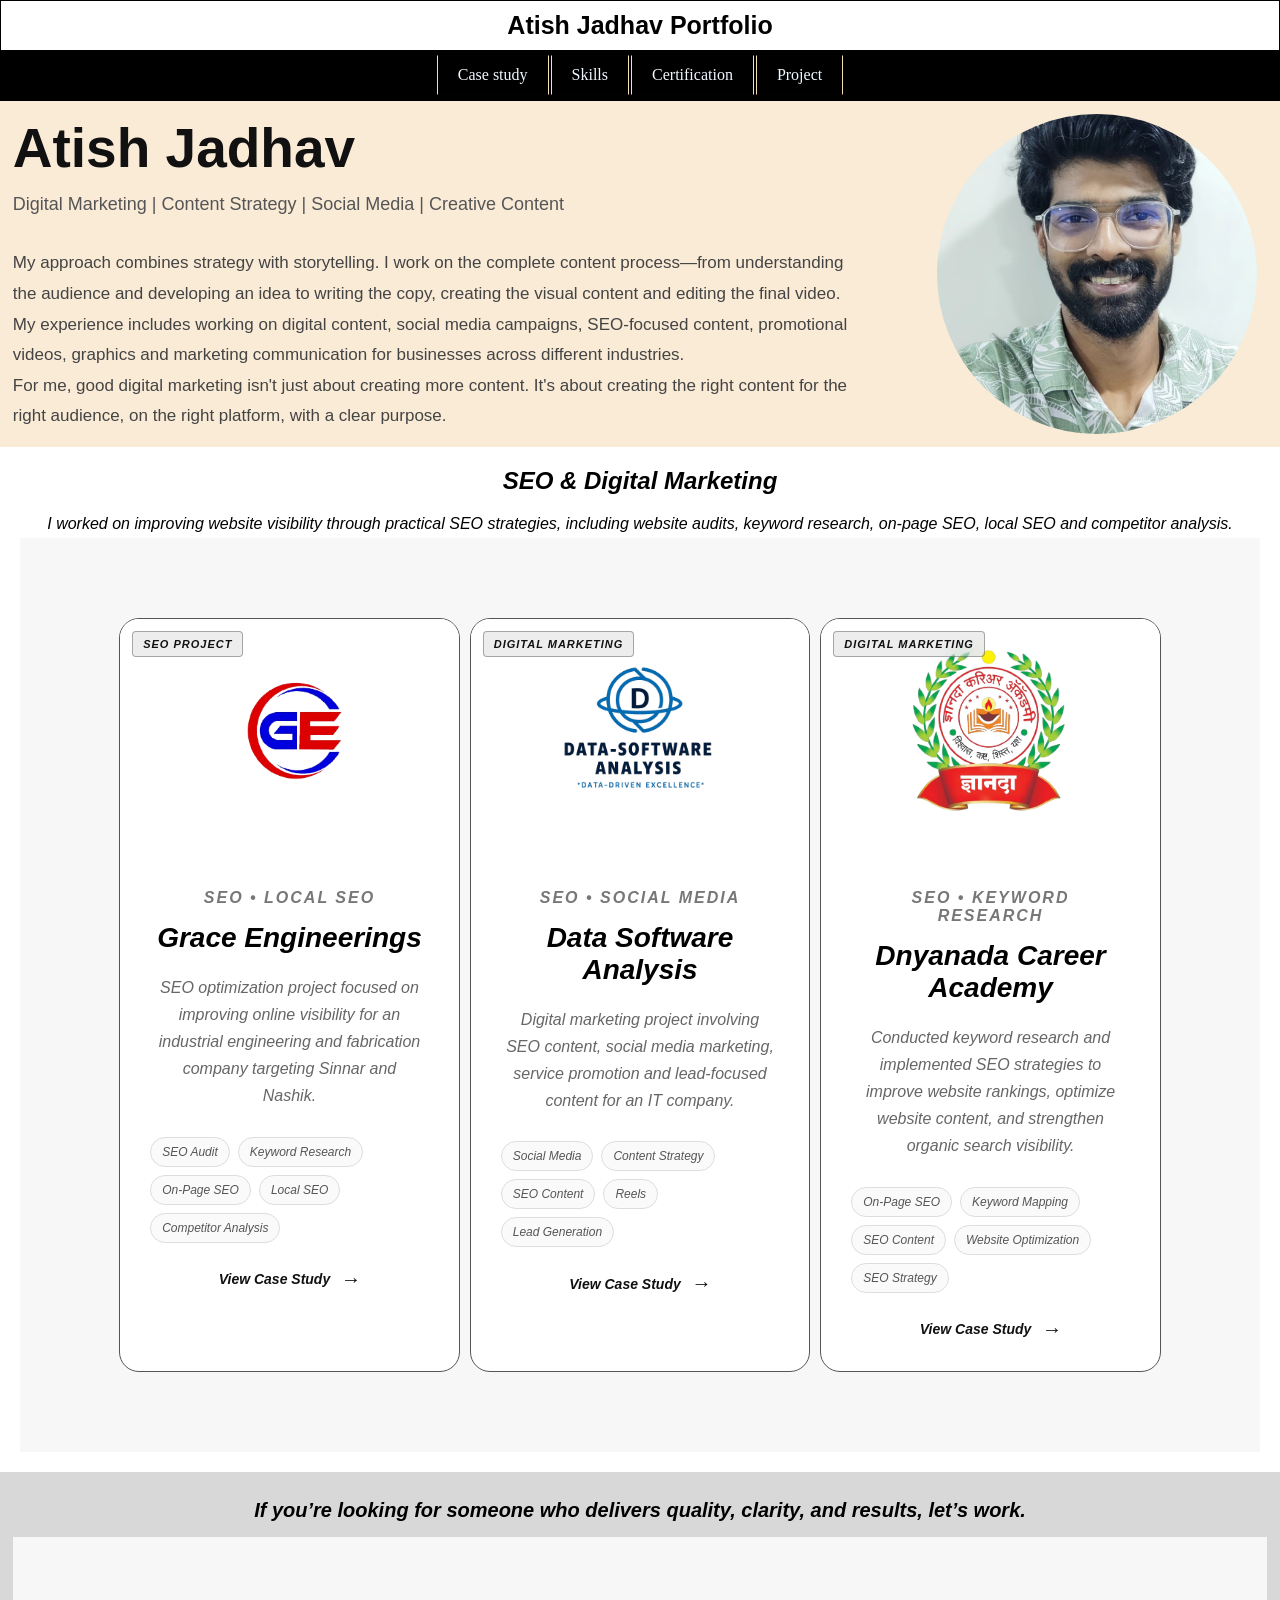
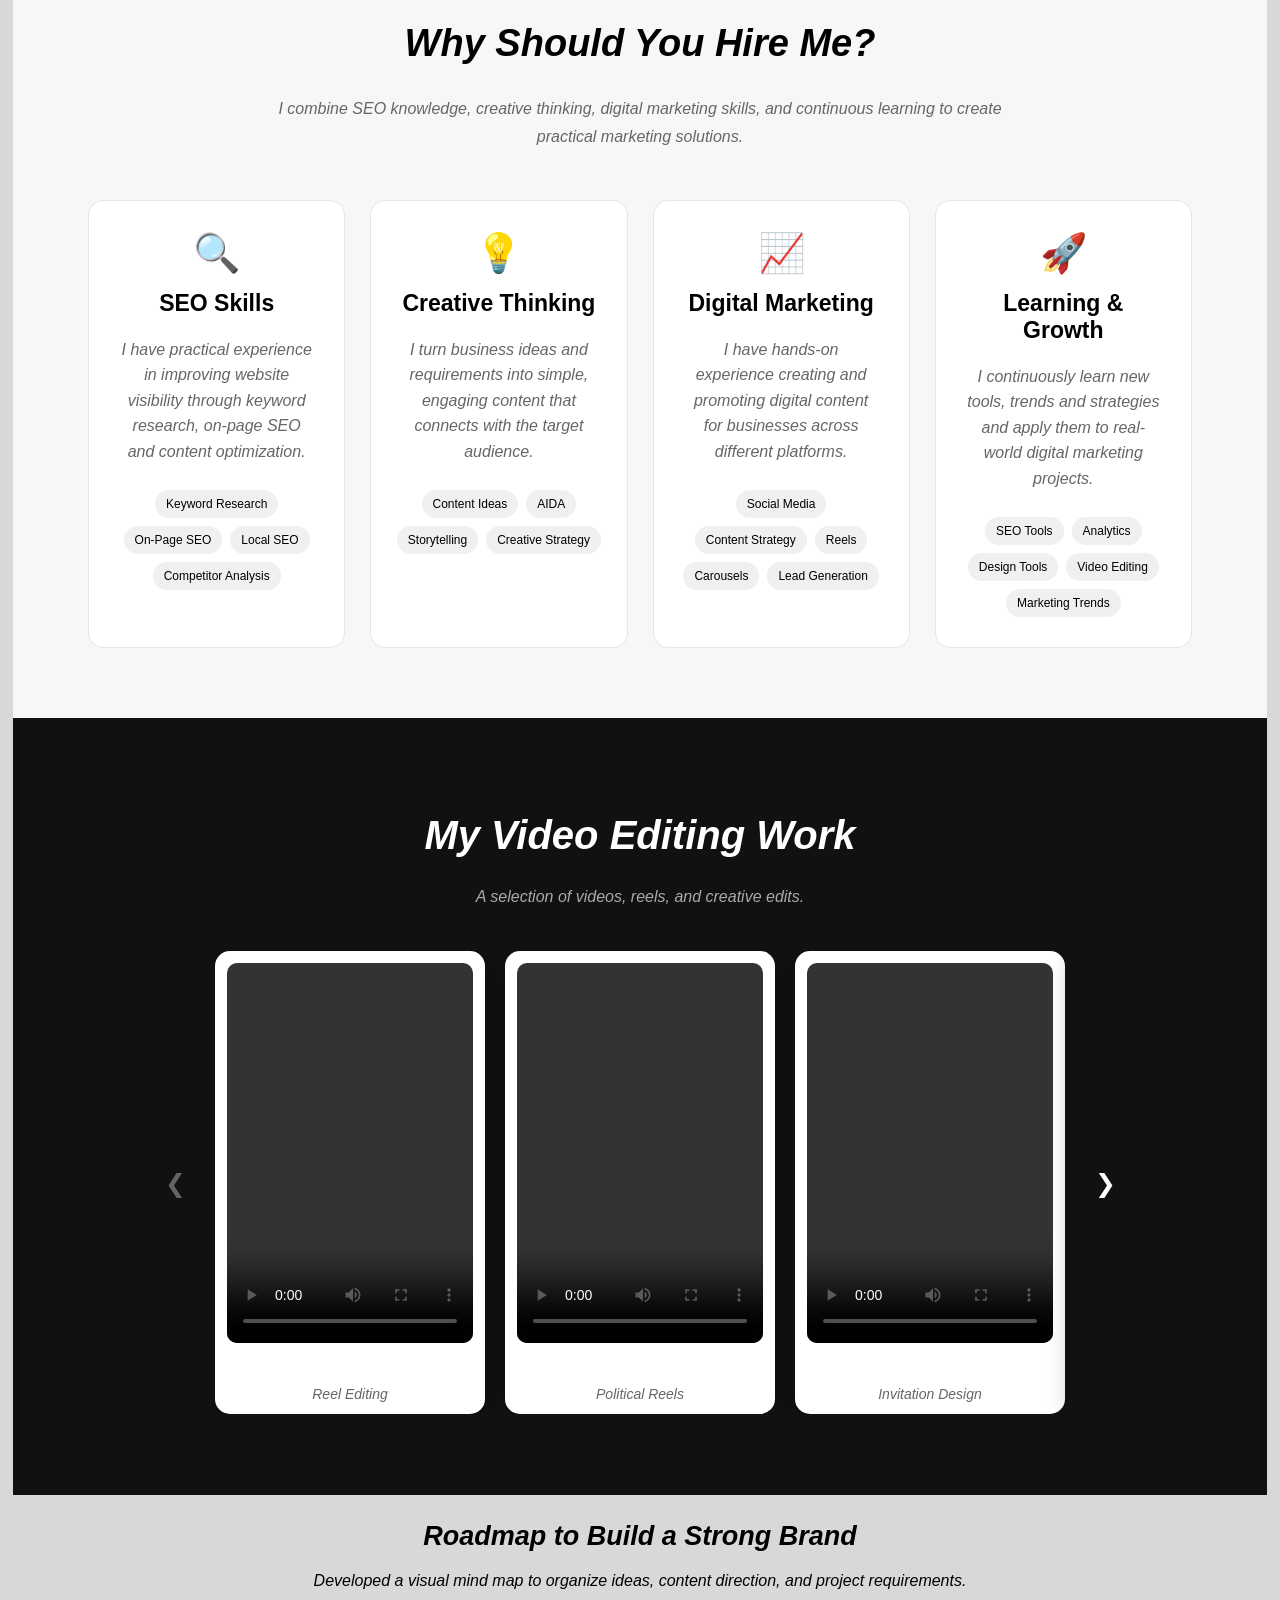
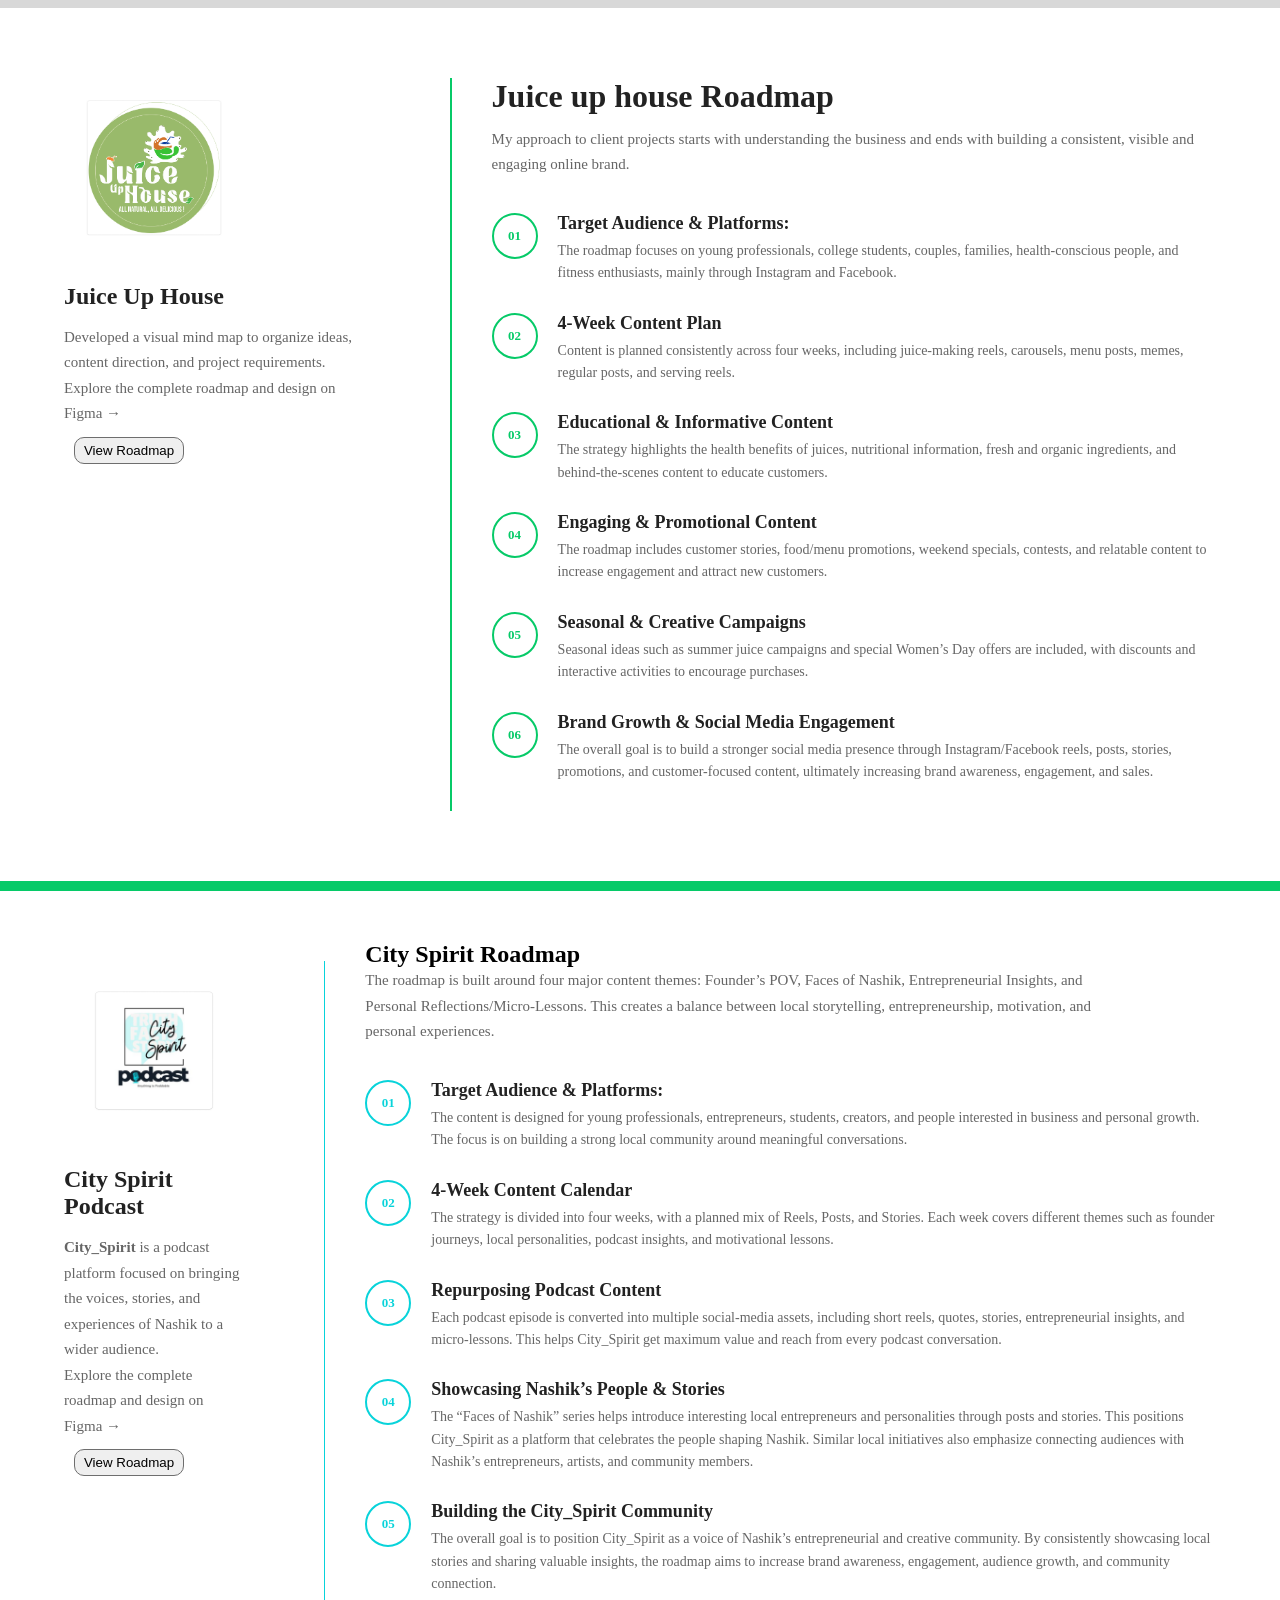
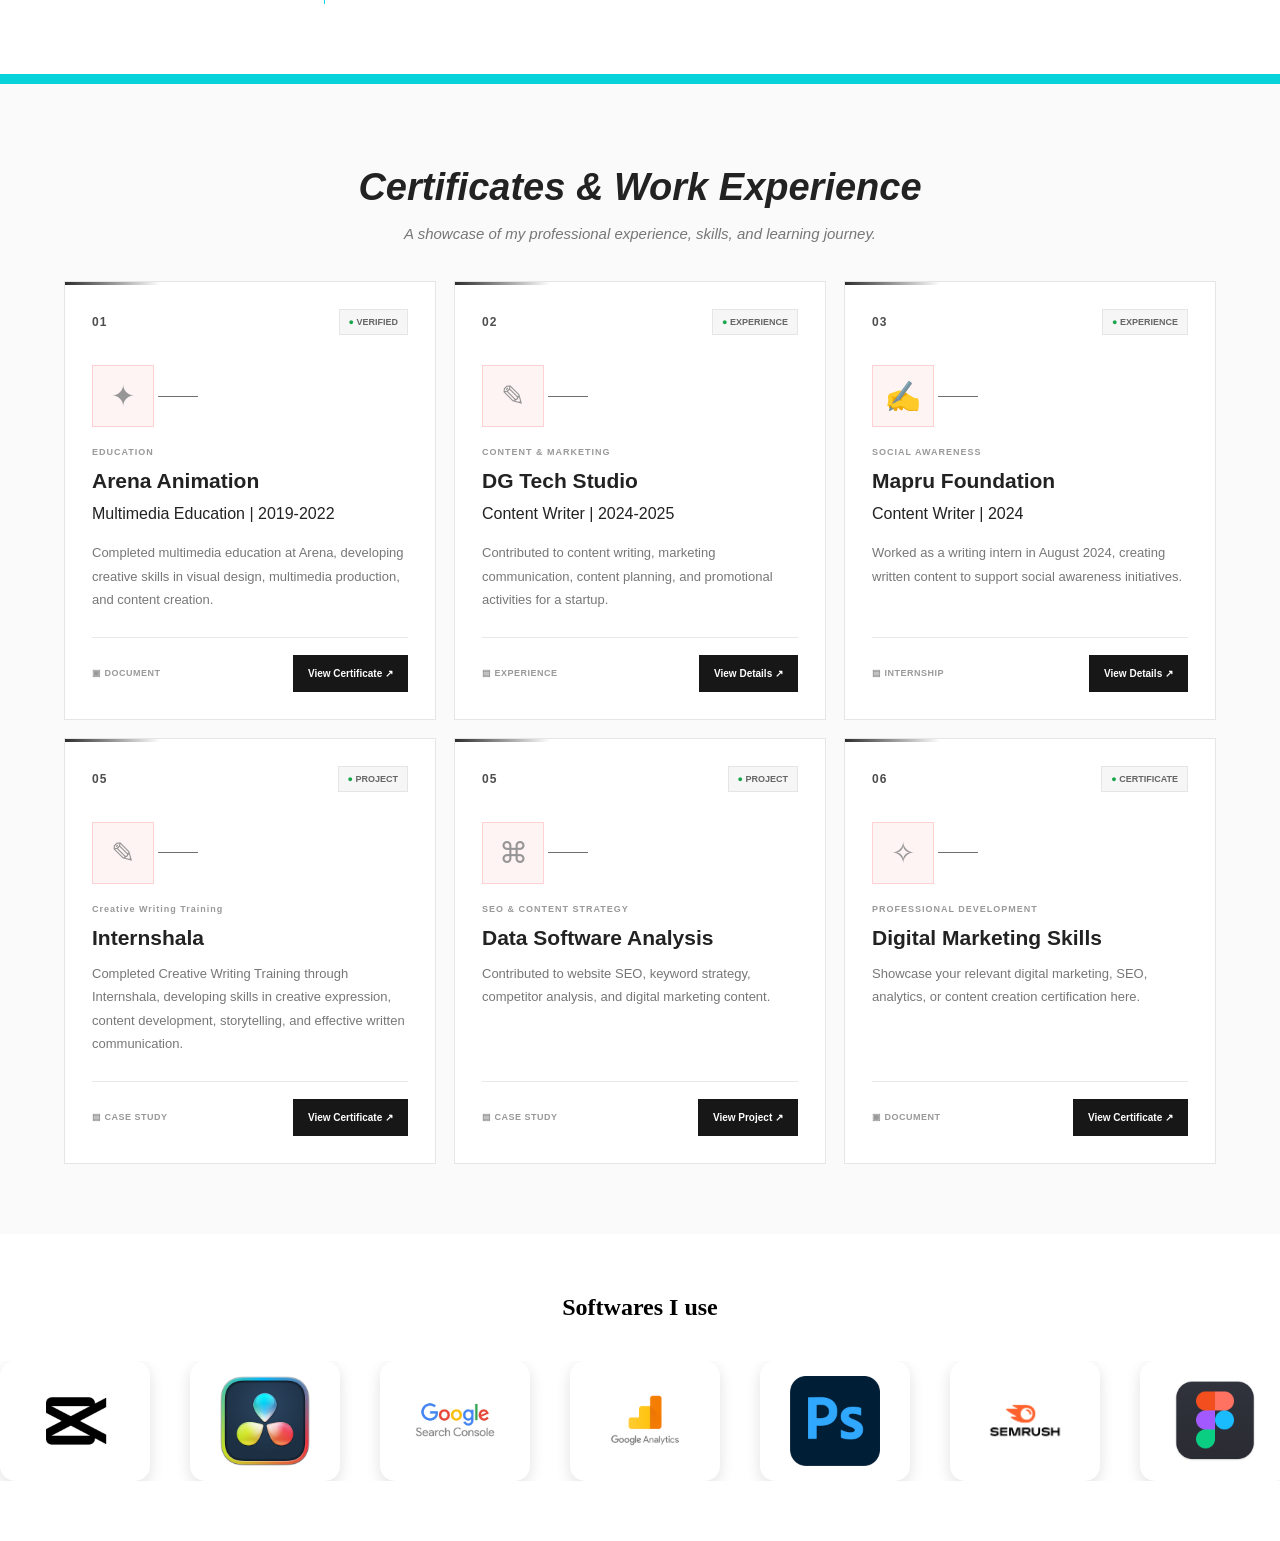
==== commit b9ea0801: "Initial portfolio commit" ====
--- a/Index.html
+++ b/Index.html
@@ -1205,7 +1205,7 @@
                     </div>
                 </article>
 
-                <!-- CARD 04: SEO PROJECT -->
+                <!-- CARD 04: Internshala -->
 
                 <article class="credential-card">
                     <div class="credential-top">
@@ -1213,7 +1213,7 @@
                         <span class="verified-badge">● PROJECT</span>
                     </div>
 
-                    <div class="credential-icon">⌘</div>
+                    <div class="credential-icon">✎</div>
 
                     <span class="credential-category">Creative Writing
                         Training</span>
@@ -1231,7 +1231,7 @@
                         <a
                             href="./Assets/Img/Creative Writing Training - Certificate of Completion_page-0001.jpg"
                             class="credential-button">
-                            View Project ↗
+                            View Certificate ↗
                         </a>
                     </div>
                 </article>
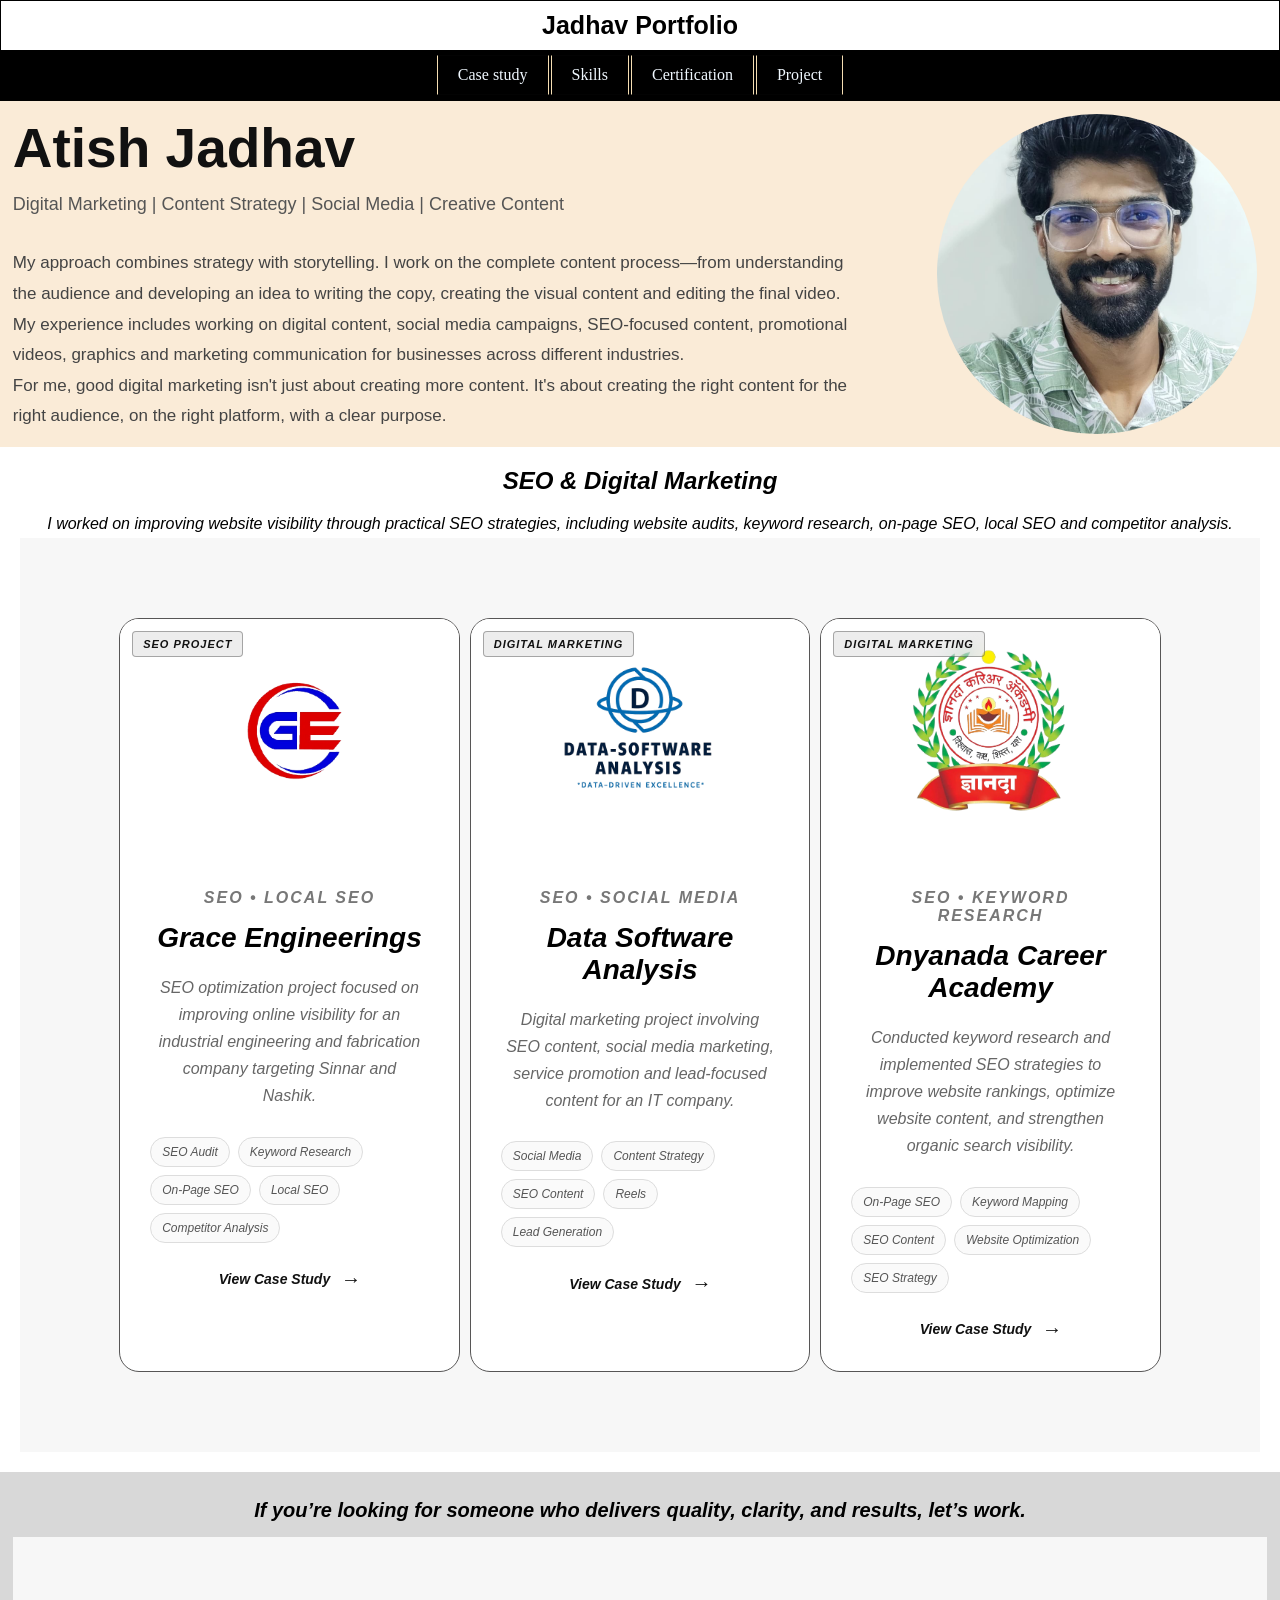
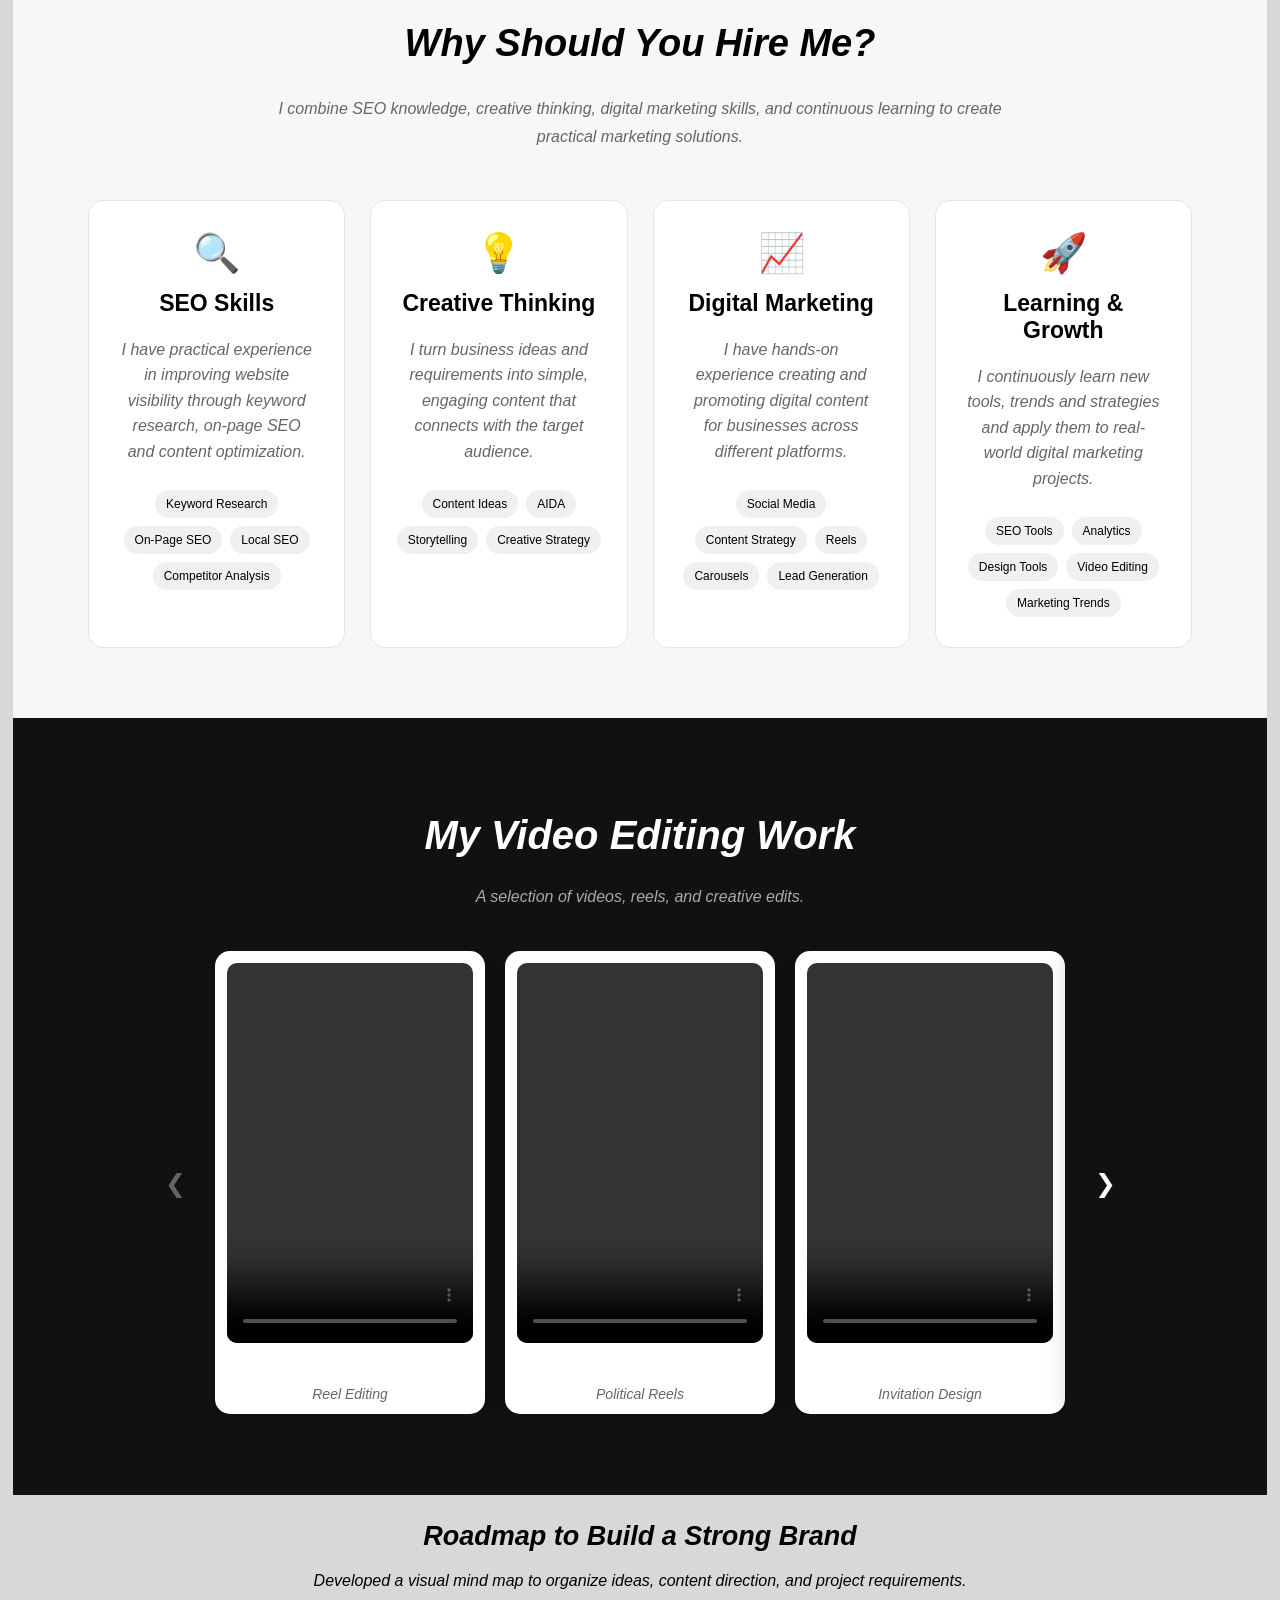
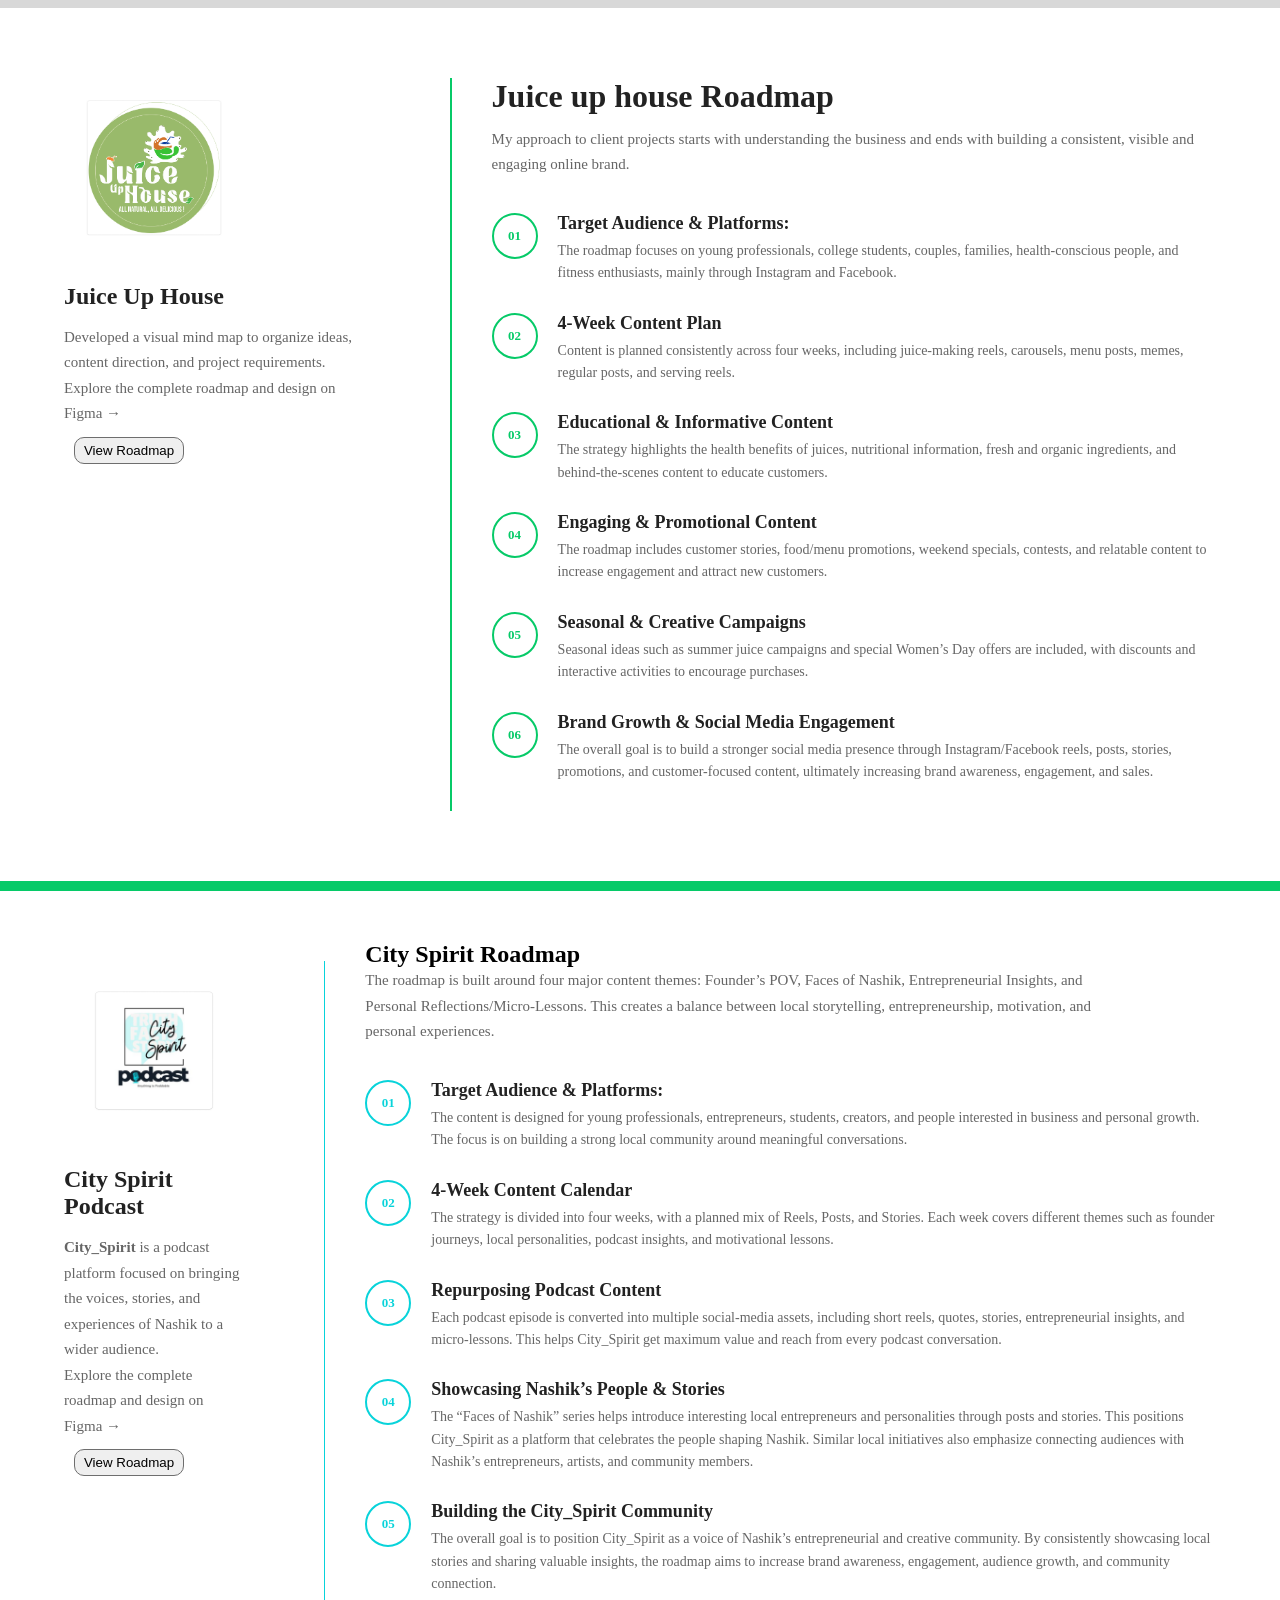
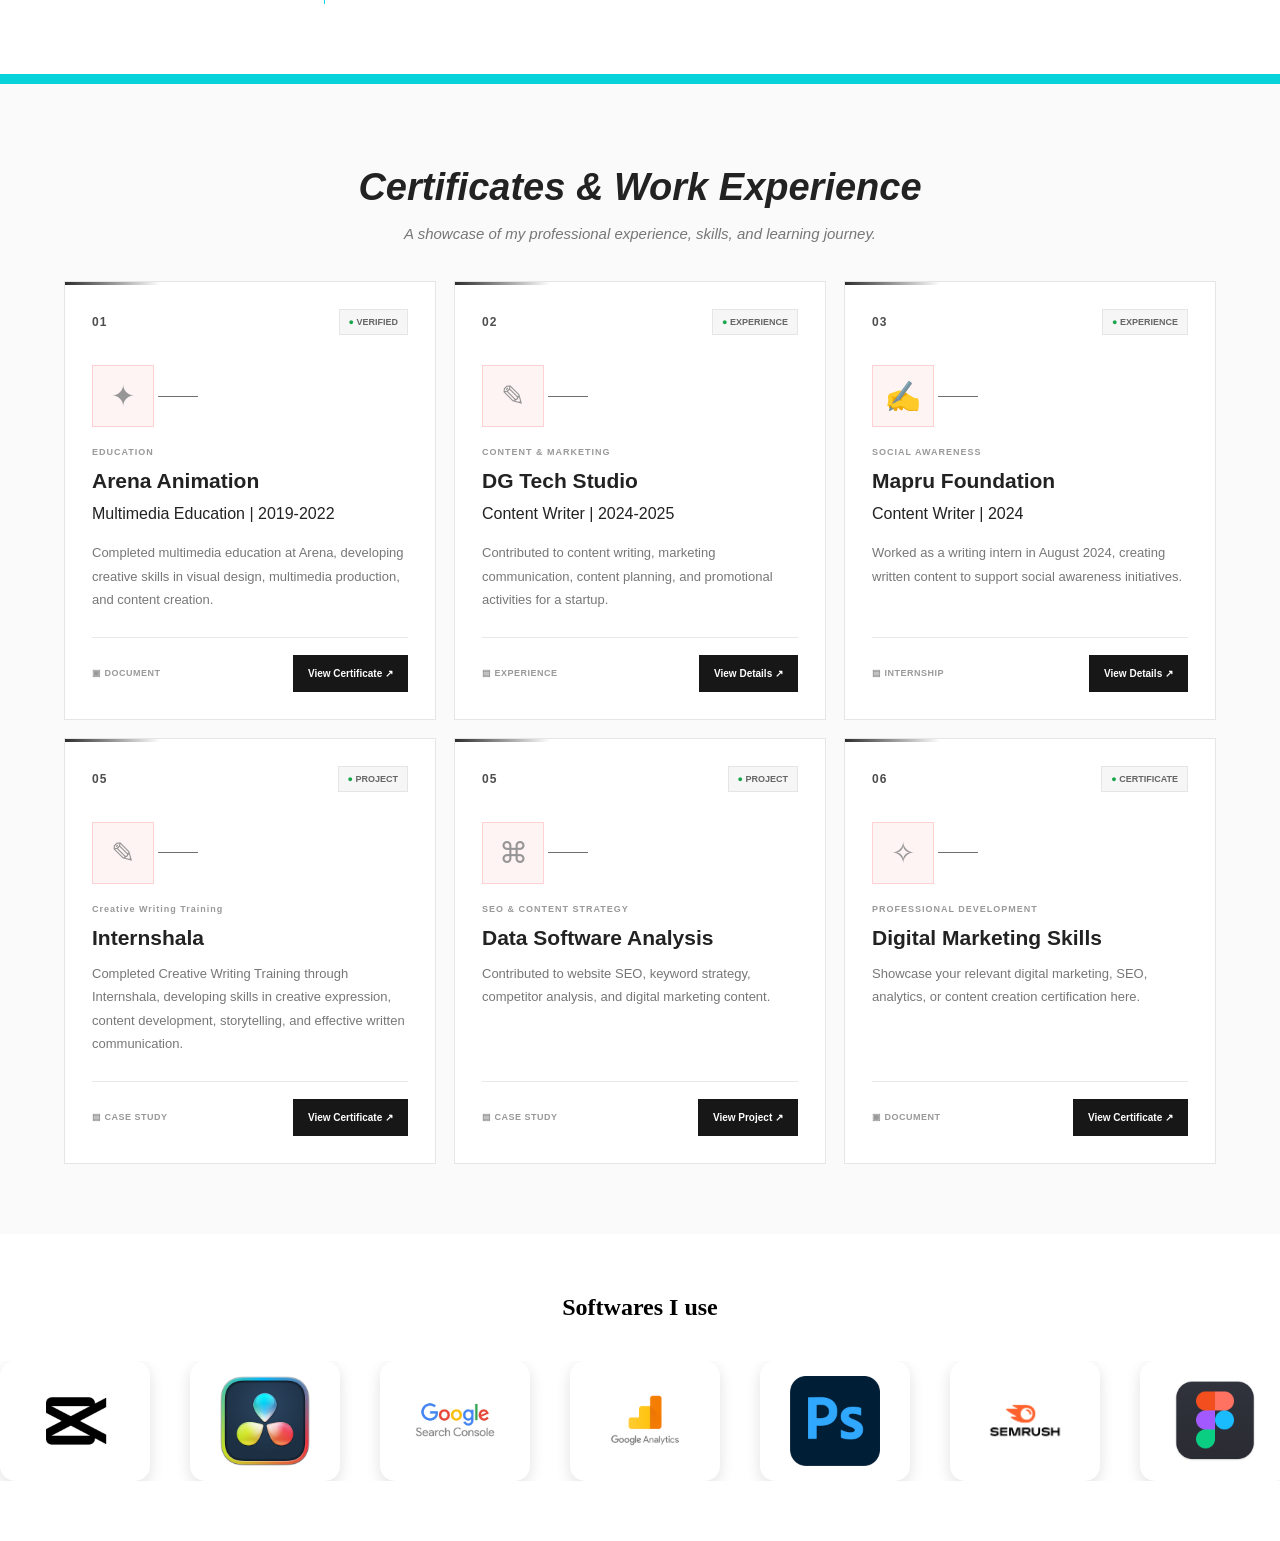
==== commit e8d761a6: "Initial portfolio commit" ====
--- a/Index.html
+++ b/Index.html
@@ -25,7 +25,7 @@
     <body>
         <header>
             <div class="contaner">
-                <h3>Atish Jadhav Portfolio</h3>
+                <h3> Jadhav Portfolio</h3>
                 <nav class="Navbar">
                     <ul>
                         <li> <a href="#Case"> Case study </a></li>
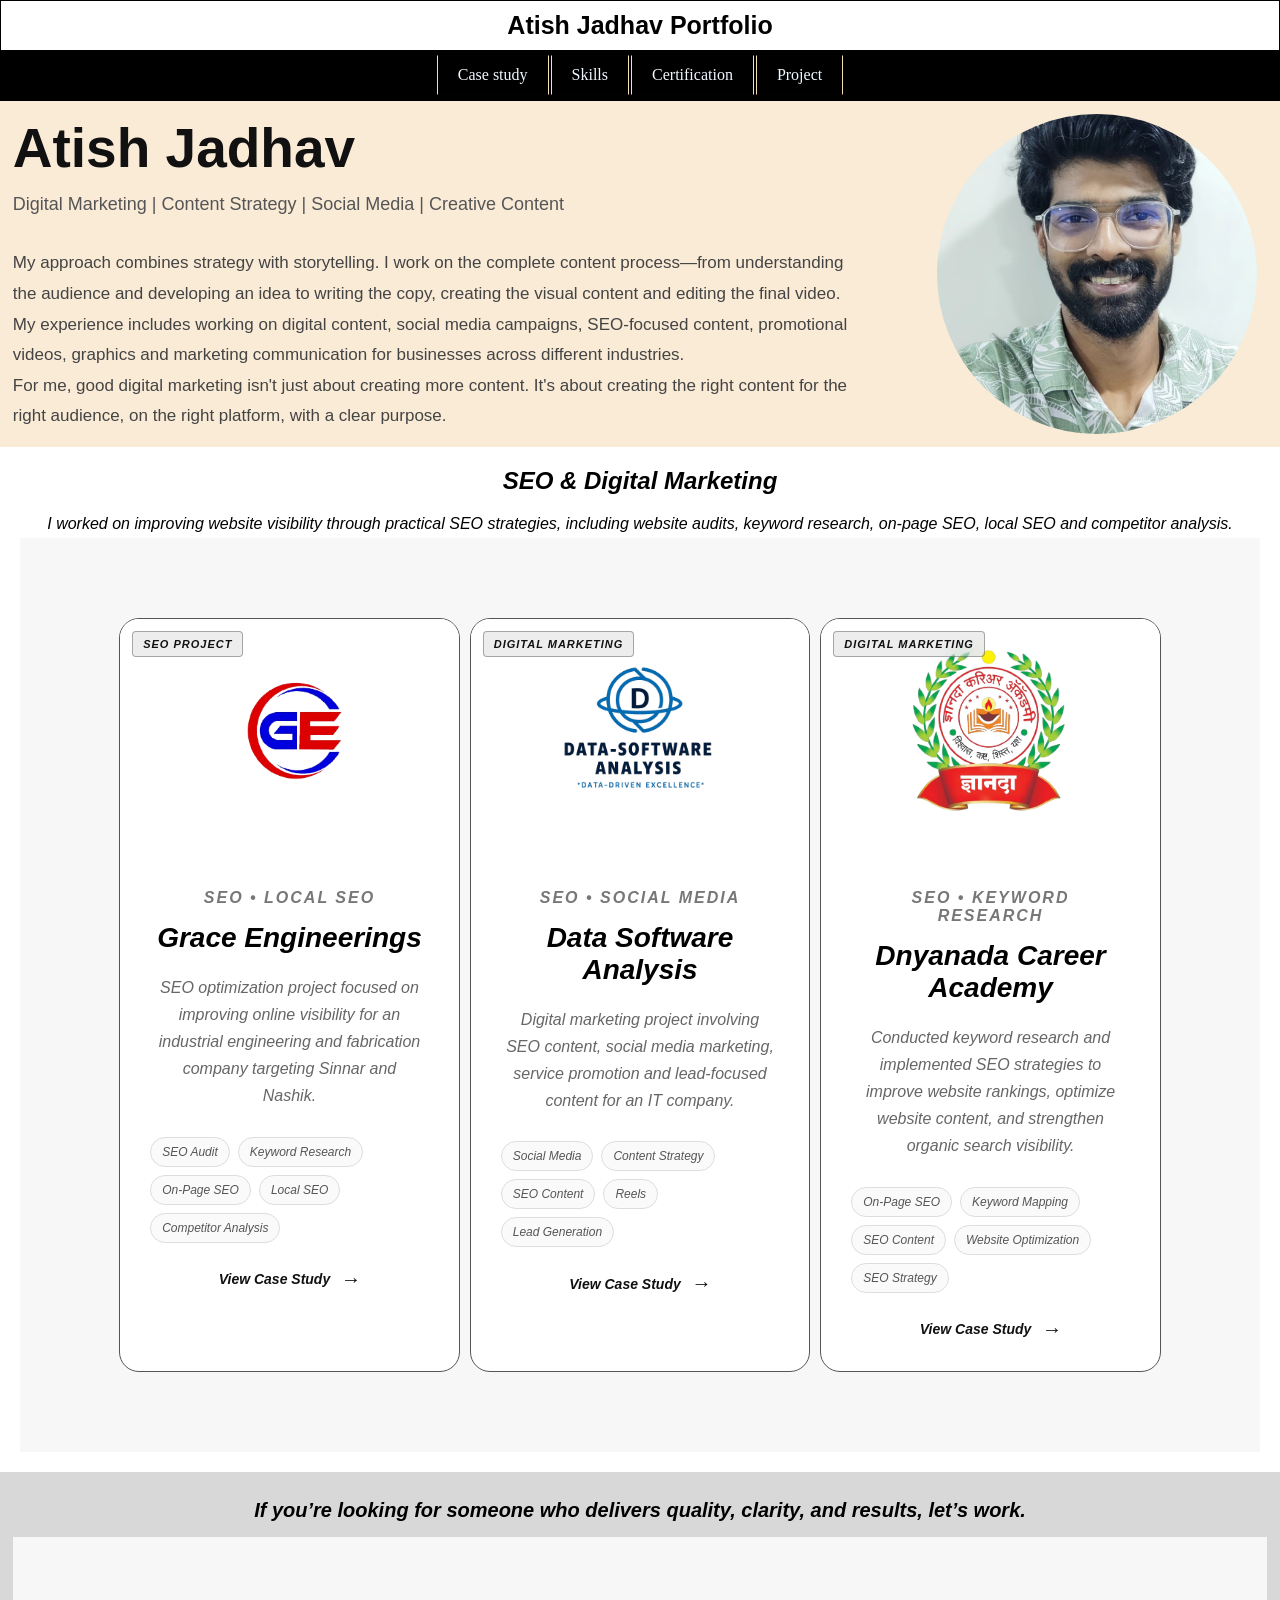
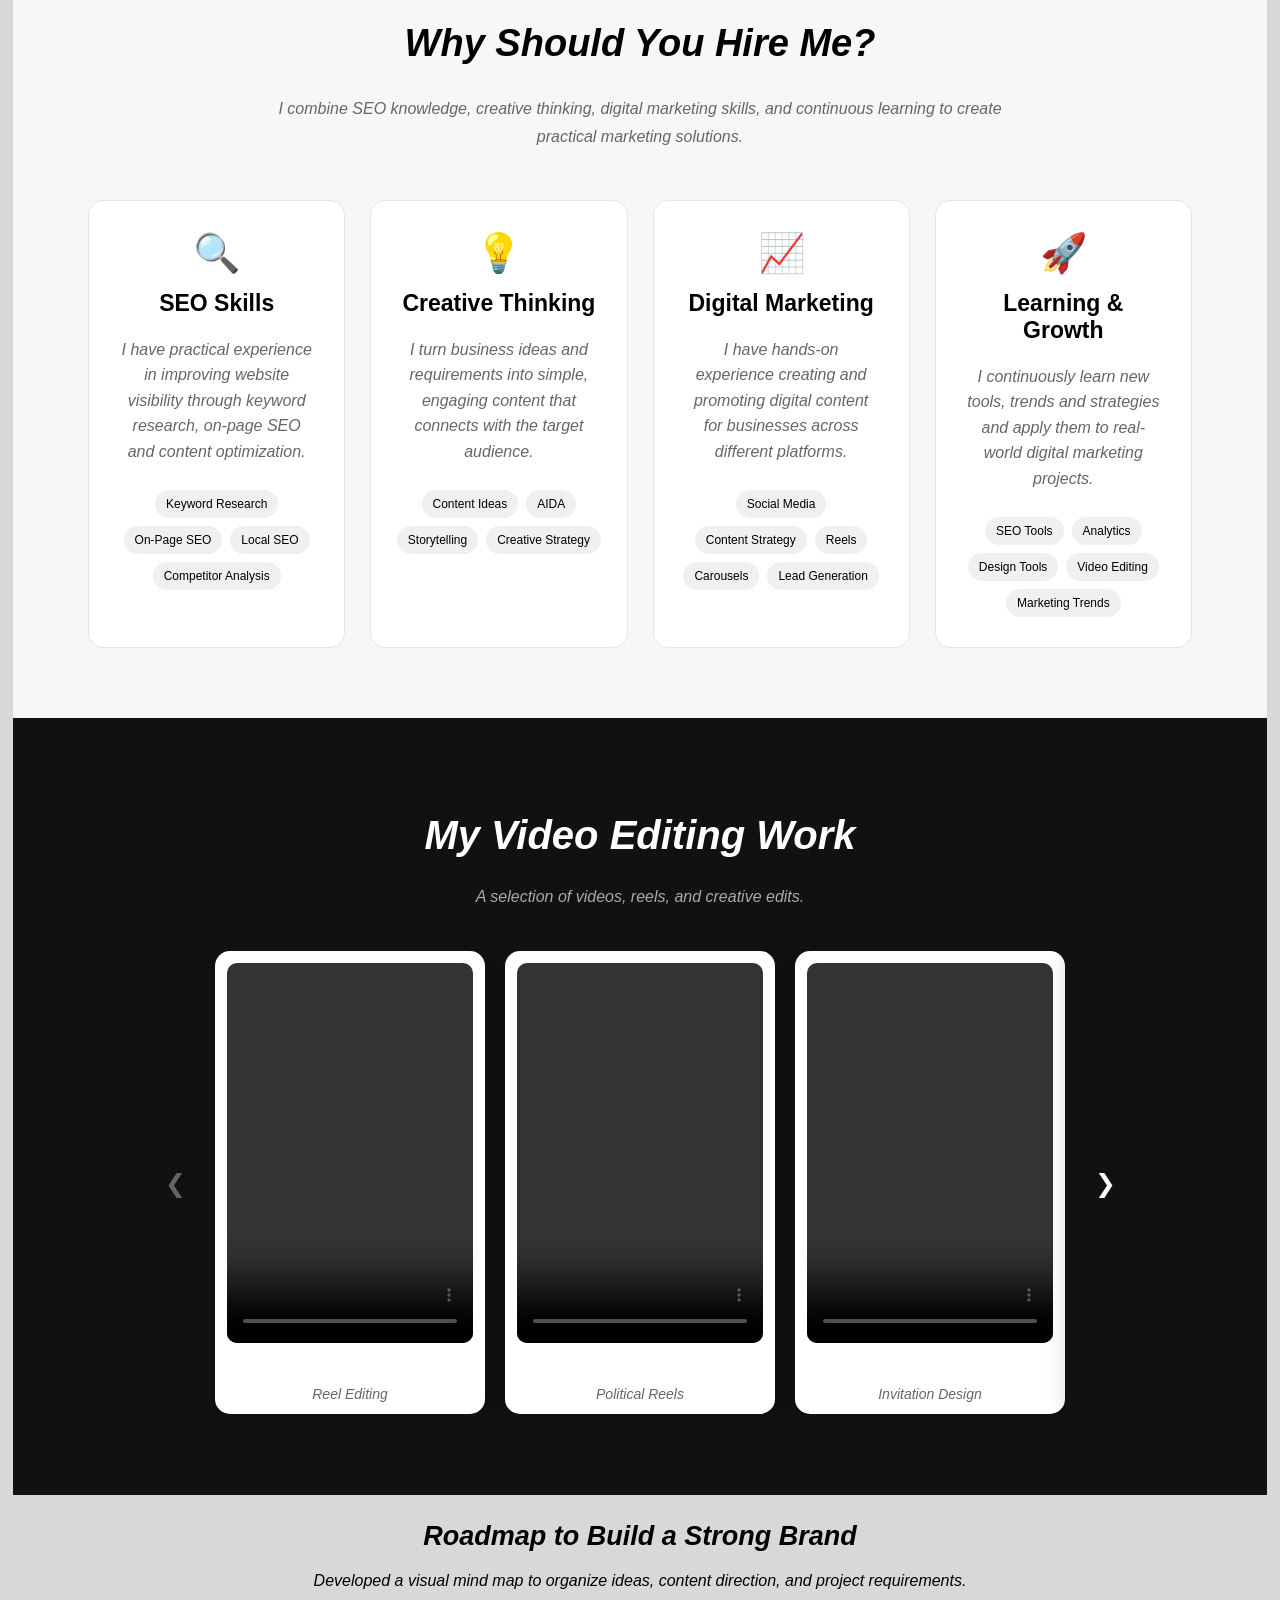
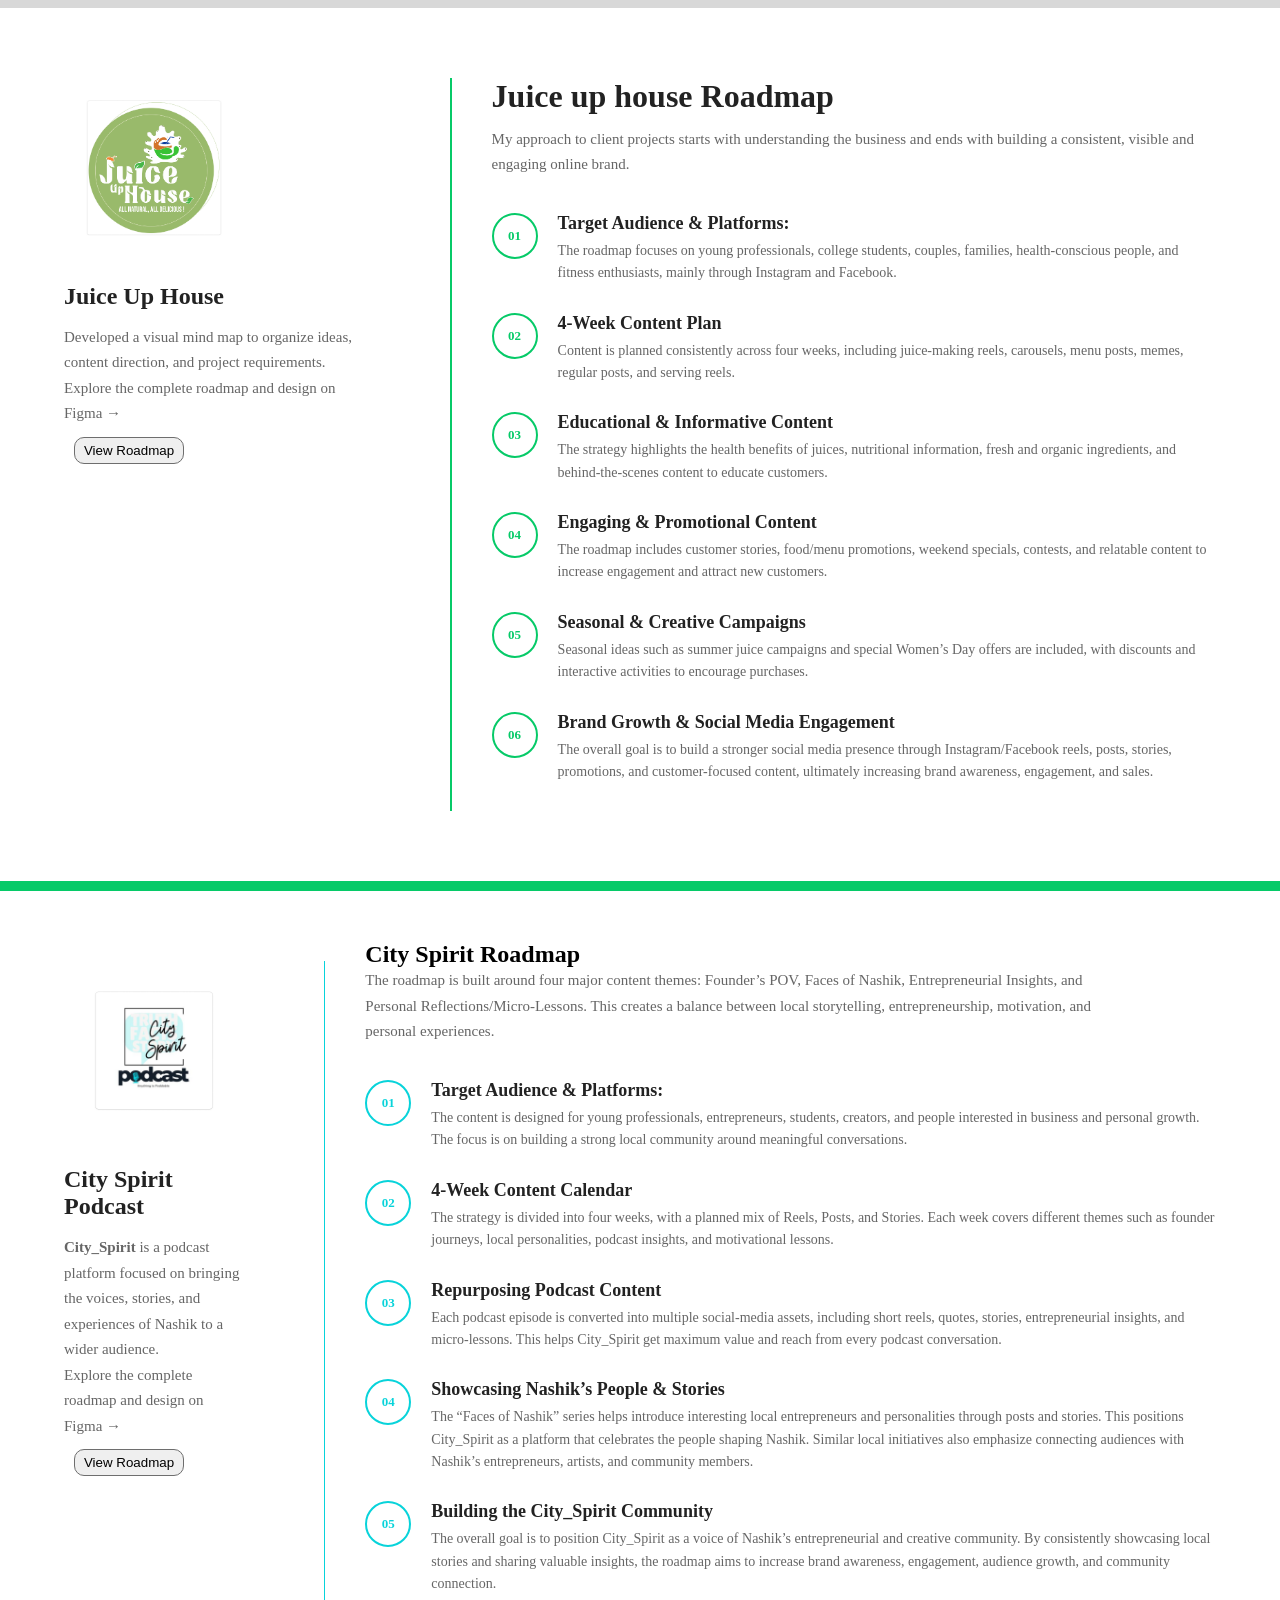
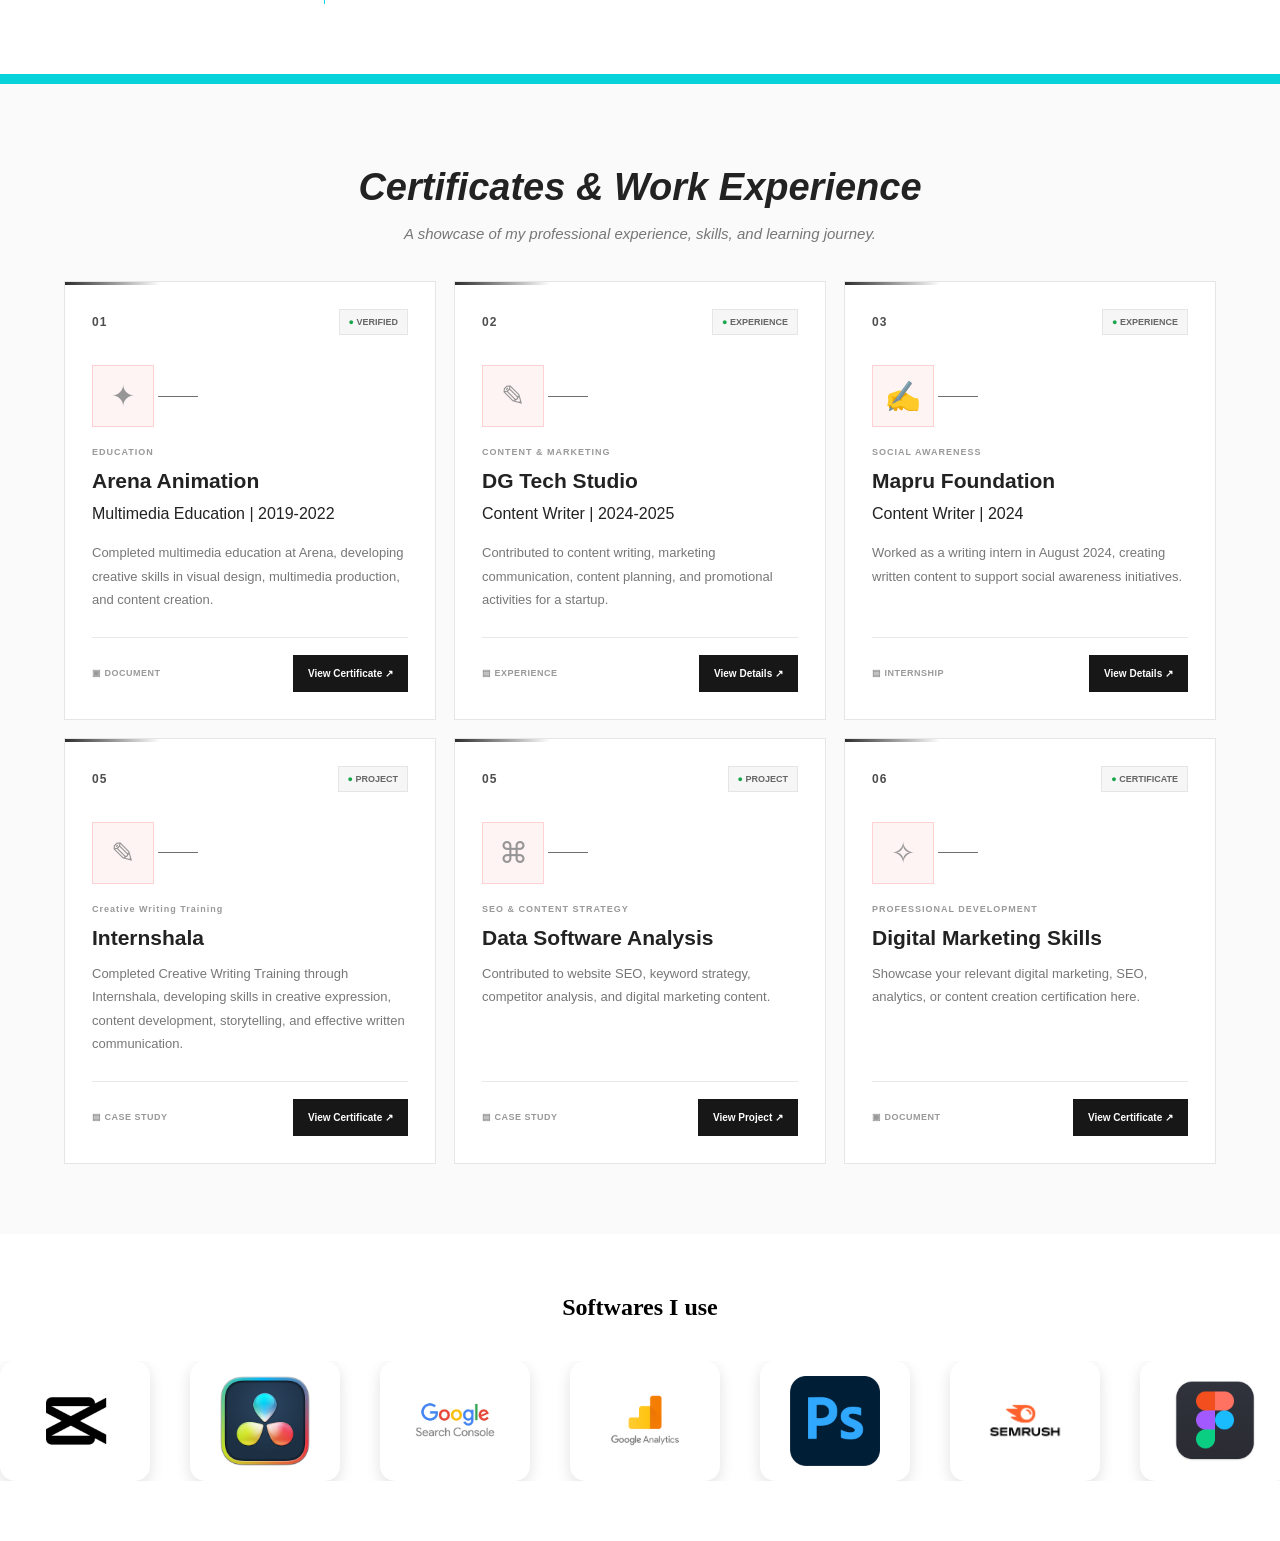
==== commit 2288d16c: "Initial portfolio commit" ====
--- a/Index.html
+++ b/Index.html
@@ -25,7 +25,7 @@
     <body>
         <header>
             <div class="contaner">
-                <h3> Jadhav Portfolio</h3>
+                <h3>Atish Jadhav Portfolio</h3>
                 <nav class="Navbar">
                     <ul>
                         <li> <a href="#Case"> Case study </a></li>
